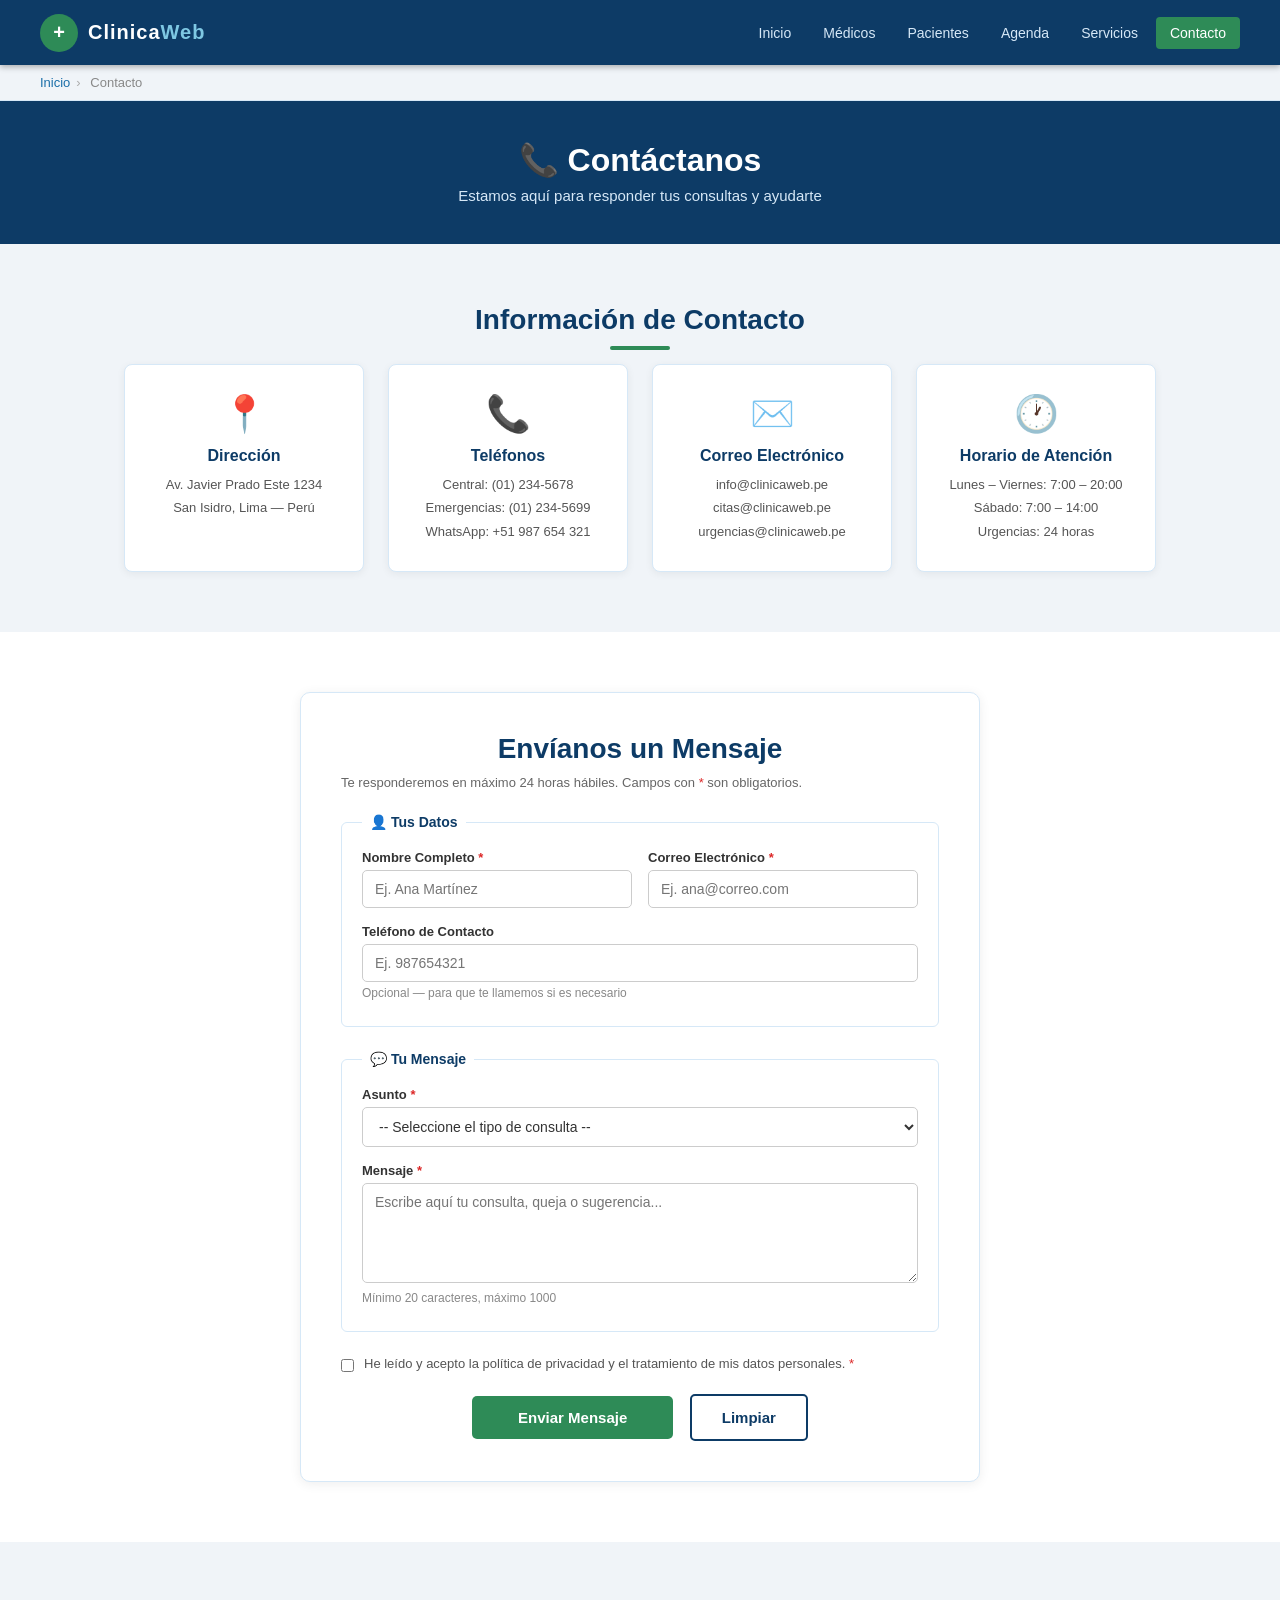
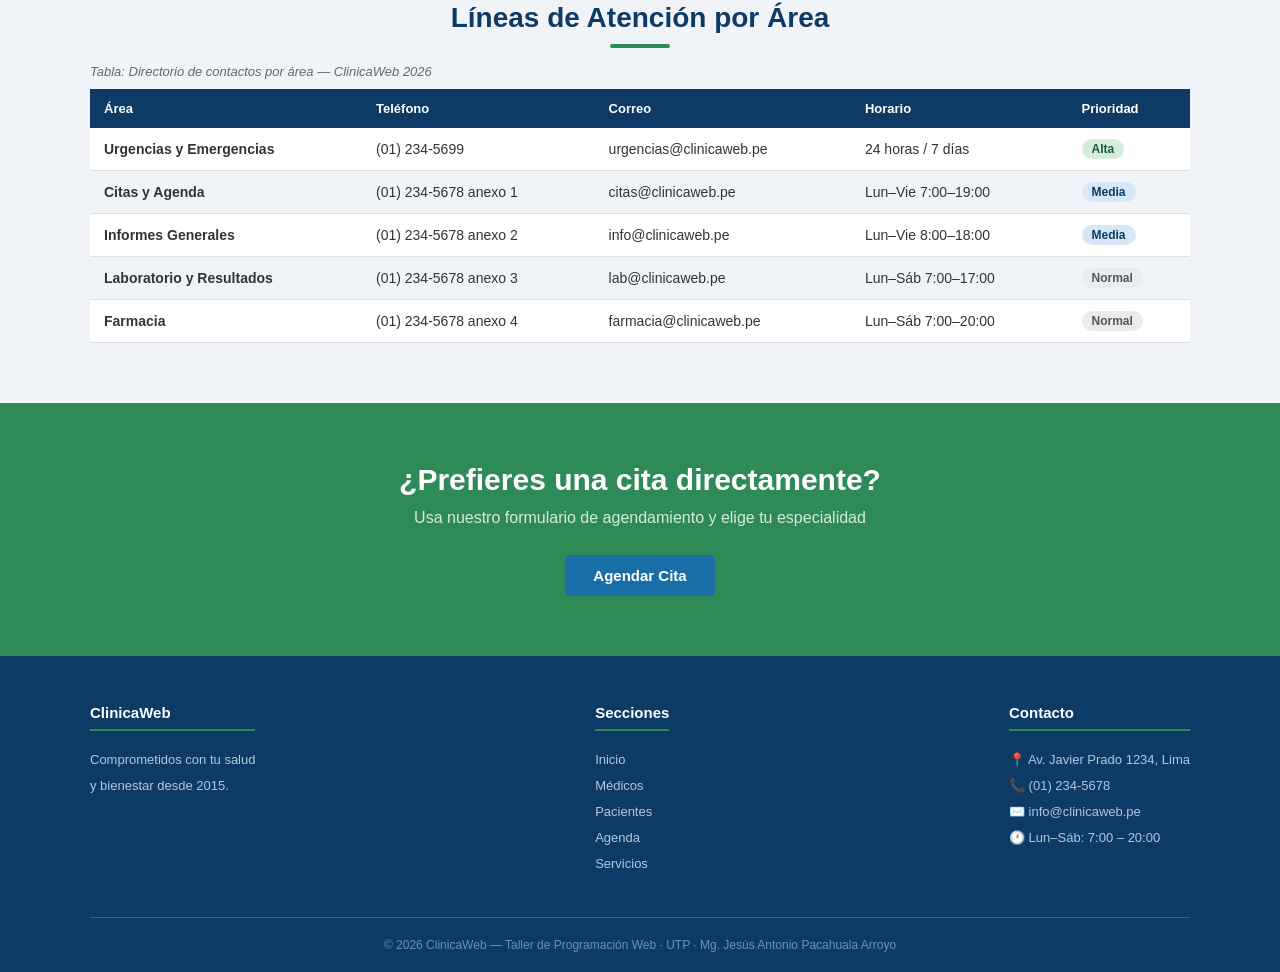
==== contacto/index.html @ d26b9a4e "A" ====
<!DOCTYPE html>
<html lang="es">
<head>
  <meta charset="UTF-8">
  <meta name="viewport" content="width=device-width, initial-scale=1.0">
  <title>ClinicaWeb — Contacto</title>
  <link rel="stylesheet" href="../css/contacto.css">
</head>
<body>

  <header>
    <div class="logo">
      <div class="logo-icono">+</div>
      <span class="logo-texto">Clinica<span>Web</span></span>
    </div>
    <nav>
      <ul>
        <li><a href="../index.html">Inicio</a></li>
        <li><a href="../medicos/index.html">Médicos</a></li>
        <li><a href="../pacientes/registro.html">Pacientes</a></li>
        <li><a href="../agenda/nueva-cita.html">Agenda</a></li>
        <li><a href="../servicios/index.html">Servicios</a></li>
        <li><a href="index.html" class="activo">Contacto</a></li>
      </ul>
    </nav>
  </header>

  <div class="breadcrumb">
    <a href="../index.html">Inicio</a><span>›</span> Contacto
  </div>

  <section class="banner">
    <h1>📞 Contáctanos</h1>
    <p>Estamos aquí para responder tus consultas y ayudarte</p>
  </section>

  <section class="seccion-gris">
    <div class="contenedor">
      <h2>Información de Contacto</h2>
      <div class="linea"></div>
      <div class="cards">
        <div class="card">
          <div class="card-icono">📍</div>
          <h3>Dirección</h3>
          <p>Av. Javier Prado Este 1234<br>San Isidro, Lima — Perú</p>
        </div>
        <div class="card">
          <div class="card-icono">📞</div>
          <h3>Teléfonos</h3>
          <p>Central: (01) 234-5678<br>Emergencias: (01) 234-5699<br>WhatsApp: +51 987 654 321</p>
        </div>
        <div class="card">
          <div class="card-icono">✉️</div>
          <h3>Correo Electrónico</h3>
          <p>info@clinicaweb.pe<br>citas@clinicaweb.pe<br>urgencias@clinicaweb.pe</p>
        </div>
        <div class="card">
          <div class="card-icono">🕐</div>
          <h3>Horario de Atención</h3>
          <p>Lunes – Viernes: 7:00 – 20:00<br>Sábado: 7:00 – 14:00<br>Urgencias: 24 horas</p>
        </div>
      </div>
    </div>
  </section>

  <section class="seccion">
    <div class="form-contenedor">
      <h2 class="form-titulo">Envíanos un Mensaje</h2>
      <p class="form-subtitulo">Te responderemos en máximo 24 horas hábiles. Campos con <span class="requerido">*</span> son obligatorios.</p>

      <form action="#" method="post" novalidate>

        <fieldset>
          <legend>👤 Tus Datos</legend>
          <div class="fila">
            <div class="grupo">
              <label for="nombre">Nombre Completo <span class="requerido">*</span></label>
              <input type="text" id="nombre" name="nombre" placeholder="Ej. Ana Martínez" required minlength="3" maxlength="80">
            </div>
            <div class="grupo">
              <label for="email">Correo Electrónico <span class="requerido">*</span></label>
              <input type="email" id="email" name="email" placeholder="Ej. ana@correo.com" required>
            </div>
          </div>
          <div class="grupo">
            <label for="telefono">Teléfono de Contacto</label>
            <input type="tel" id="telefono" name="telefono" placeholder="Ej. 987654321" pattern="[0-9]{9,15}">
            <p class="grupo-nota">Opcional — para que te llamemos si es necesario</p>
          </div>
        </fieldset>

        <fieldset>
          <legend>💬 Tu Mensaje</legend>
          <div class="grupo">
            <label for="asunto">Asunto <span class="requerido">*</span></label>
            <select id="asunto" name="asunto" required>
              <option value="">-- Seleccione el tipo de consulta --</option>
              <option value="consulta">Consulta general</option>
              <option value="cita">Información sobre citas</option>
              <option value="servicios">Información sobre servicios</option>
              <option value="queja">Queja o reclamo</option>
              <option value="sugerencia">Sugerencia</option>
              <option value="otro">Otro</option>
            </select>
          </div>
          <div class="grupo">
            <label for="mensaje">Mensaje <span class="requerido">*</span></label>
            <textarea id="mensaje" name="mensaje" placeholder="Escribe aquí tu consulta, queja o sugerencia..." required minlength="20" maxlength="1000"></textarea>
            <p class="grupo-nota">Mínimo 20 caracteres, máximo 1000</p>
          </div>
        </fieldset>

        <div class="check-privacidad">
          <input type="checkbox" id="privacidad" name="privacidad" required>
          <label for="privacidad">He leído y acepto la política de privacidad y el tratamiento de mis datos personales. <span class="requerido">*</span></label>
        </div>

        <div class="acciones">
          <button type="submit" class="btn-enviar">Enviar Mensaje</button>
          <button type="reset" class="btn-limpiar">Limpiar</button>
        </div>

      </form>
    </div>
  </section>

  <section class="seccion-gris">
    <div class="contenedor">
      <h2>Líneas de Atención por Área</h2>
      <div class="linea"></div>
      <div class="tabla-wrapper">
        <table>
          <caption>Tabla: Directorio de contactos por área — ClinicaWeb 2026</caption>
          <thead>
            <tr>
              <th scope="col">Área</th>
              <th scope="col">Teléfono</th>
              <th scope="col">Correo</th>
              <th scope="col">Horario</th>
              <th scope="col">Prioridad</th>
            </tr>
          </thead>
          <tbody>
            <tr>
              <td><strong>Urgencias y Emergencias</strong></td>
              <td>(01) 234-5699</td>
              <td>urgencias@clinicaweb.pe</td>
              <td>24 horas / 7 días</td>
              <td><span class="badge badge-verde">Alta</span></td>
            </tr>
            <tr>
              <td><strong>Citas y Agenda</strong></td>
              <td>(01) 234-5678 anexo 1</td>
              <td>citas@clinicaweb.pe</td>
              <td>Lun–Vie 7:00–19:00</td>
              <td><span class="badge badge-azul">Media</span></td>
            </tr>
            <tr>
              <td><strong>Informes Generales</strong></td>
              <td>(01) 234-5678 anexo 2</td>
              <td>info@clinicaweb.pe</td>
              <td>Lun–Vie 8:00–18:00</td>
              <td><span class="badge badge-azul">Media</span></td>
            </tr>
            <tr>
              <td><strong>Laboratorio y Resultados</strong></td>
              <td>(01) 234-5678 anexo 3</td>
              <td>lab@clinicaweb.pe</td>
              <td>Lun–Sáb 7:00–17:00</td>
              <td><span class="badge badge-gris">Normal</span></td>
            </tr>
            <tr>
              <td><strong>Farmacia</strong></td>
              <td>(01) 234-5678 anexo 4</td>
              <td>farmacia@clinicaweb.pe</td>
              <td>Lun–Sáb 7:00–20:00</td>
              <td><span class="badge badge-gris">Normal</span></td>
            </tr>
          </tbody>
        </table>
      </div>
    </div>
  </section>

  <section class="cta">
    <h2>¿Prefieres una cita directamente?</h2>
    <p>Usa nuestro formulario de agendamiento y elige tu especialidad</p>
    <a href="../agenda/nueva-cita.html" class="btn-cta">Agendar Cita</a>
  </section>

  <footer>
    <div class="footer-grid">
      <div class="footer-col">
        <h4>ClinicaWeb</h4>
        <p>Comprometidos con tu salud<br>y bienestar desde 2015.</p>
      </div>
      <div class="footer-col">
        <h4>Secciones</h4>
        <ul>
          <li><a href="../index.html">Inicio</a></li>
          <li><a href="../medicos/index.html">Médicos</a></li>
          <li><a href="../pacientes/registro.html">Pacientes</a></li>
          <li><a href="../agenda/nueva-cita.html">Agenda</a></li>
          <li><a href="../servicios/index.html">Servicios</a></li>
        </ul>
      </div>
      <div class="footer-col">
        <h4>Contacto</h4>
        <p>📍 Av. Javier Prado 1234, Lima<br>📞 (01) 234-5678<br>✉️ info@clinicaweb.pe<br>🕐 Lun–Sáb: 7:00 – 20:00</p>
      </div>
    </div>
    <div class="footer-bottom">
      <p>&copy; 2026 ClinicaWeb — Taller de Programación Web · UTP · Mg. Jesús Antonio Pacahuala Arroyo</p>
    </div>
  </footer>

</body>
</html>
---- css/contacto.css ----
/* ============================================================
   contacto.css — Página de Contacto
   Autor: Italo Johan Barreto Villanueva
   ClinicaWeb · Taller de Programación Web · UTP
   ============================================================ */

/* ── Reset ── */
* { margin: 0; padding: 0; box-sizing: border-box; }

body {
  font-family: Arial, Helvetica, sans-serif;
  font-size: 16px;
  color: #333333;
  background-color: #ffffff;
}

a { color: #1A6EA8; text-decoration: none; }
a:hover { text-decoration: underline; }
ul { list-style: none; }

/* ── Header ── */
header {
  background-color: #0D3B66;
  padding: 0 40px;
  height: 65px;
  display: flex;
  align-items: center;
  justify-content: space-between;
  position: sticky;
  top: 0;
  z-index: 100;
  box-shadow: 0 2px 6px rgba(0,0,0,0.3);
}

.logo { display: flex; align-items: center; gap: 10px; }

.logo-icono {
  width: 38px;
  height: 38px;
  background-color: #2E8B57;
  border-radius: 50%;
  display: flex;
  align-items: center;
  justify-content: center;
  font-size: 20px;
  font-weight: bold;
  color: #ffffff;
}

.logo-texto { color: #ffffff; font-size: 20px; font-weight: bold; letter-spacing: 1px; }
.logo-texto span { color: #7EC8E3; }

nav ul { display: flex; gap: 4px; }

nav ul li a {
  color: #D6E8F7;
  font-size: 14px;
  padding: 8px 14px;
  border-radius: 4px;
  display: block;
}

nav ul li a:hover { background-color: #1A6EA8; color: #ffffff; text-decoration: none; }
nav ul li a.activo { background-color: #2E8B57; color: #ffffff; }

/* ── Breadcrumb ── */
.breadcrumb {
  background-color: #f0f4f8;
  padding: 10px 40px;
  font-size: 13px;
  color: #888888;
  border-bottom: 1px solid #D6E8F7;
}

.breadcrumb a { color: #1A6EA8; }
.breadcrumb span { margin: 0 6px; color: #aaaaaa; }

/* ── Banner ── */
.banner {
  background-color: #0D3B66;
  color: #ffffff;
  text-align: center;
  padding: 40px;
}

.banner h1 { font-size: 32px; margin-bottom: 8px; }
.banner p  { font-size: 15px; color: #D6E8F7; }

/* ── Secciones ── */
.seccion      { padding: 60px 40px; }
.seccion-gris { padding: 60px 40px; background-color: #f0f4f8; }

.seccion h2, .seccion-gris h2 {
  font-size: 28px;
  color: #0D3B66;
  margin-bottom: 10px;
  text-align: center;
}

.linea {
  width: 60px;
  height: 4px;
  background-color: #2E8B57;
  margin: 10px auto 14px auto;
  border-radius: 2px;
}

.subtitulo {
  text-align: center;
  color: #666666;
  font-size: 15px;
  margin-bottom: 36px;
}

.contenedor { max-width: 1100px; margin: 0 auto; }

/* ── Cards de contacto ── */
.cards {
  display: flex;
  flex-wrap: wrap;
  gap: 24px;
  justify-content: center;
}

.card {
  background-color: #ffffff;
  border: 1px solid #D6E8F7;
  border-radius: 8px;
  padding: 28px 22px;
  width: 240px;
  box-shadow: 0 2px 8px rgba(0,0,0,0.06);
  text-align: center;
}

.card:hover { box-shadow: 0 4px 16px rgba(13,59,102,0.12); }
.card-icono { font-size: 36px; margin-bottom: 12px; }
.card h3    { font-size: 16px; color: #0D3B66; margin-bottom: 8px; }
.card p     { font-size: 13px; color: #555555; line-height: 1.8; }

/* ── Formulario ── */
.form-contenedor {
  max-width: 680px;
  margin: 0 auto;
  background-color: #ffffff;
  border: 1px solid #D6E8F7;
  border-radius: 10px;
  padding: 40px;
  box-shadow: 0 2px 12px rgba(0,0,0,0.07);
}

.form-titulo { font-size: 22px; color: #0D3B66; margin-bottom: 6px; }
.form-subtitulo { font-size: 13px; color: #666666; margin-bottom: 24px; }
.requerido { color: #DC2626; }

fieldset {
  border: 1px solid #D6E8F7;
  border-radius: 6px;
  padding: 20px 20px 10px 20px;
  margin-bottom: 24px;
}

legend {
  font-size: 14px;
  font-weight: bold;
  color: #0D3B66;
  padding: 0 8px;
}

.grupo { margin-bottom: 16px; }

.grupo label {
  display: block;
  font-size: 13px;
  font-weight: bold;
  color: #333333;
  margin-bottom: 5px;
}

.grupo input,
.grupo select,
.grupo textarea {
  width: 100%;
  padding: 10px 12px;
  font-size: 14px;
  border: 1px solid #cccccc;
  border-radius: 5px;
  color: #333333;
  background-color: #ffffff;
  font-family: Arial, Helvetica, sans-serif;
}

.grupo input:focus,
.grupo select:focus,
.grupo textarea:focus {
  outline: none;
  border-color: #1A6EA8;
  box-shadow: 0 0 0 3px rgba(26,110,168,0.15);
}

.grupo textarea { resize: vertical; min-height: 100px; }
.grupo-nota { font-size: 12px; color: #888888; margin-top: 4px; }

.fila        { display: flex; gap: 16px; }
.fila .grupo { flex: 1; }

.check-privacidad {
  display: flex;
  align-items: flex-start;
  gap: 10px;
  margin-bottom: 22px;
}

.check-privacidad input[type="checkbox"] { width: auto; margin-top: 3px; }
.check-privacidad label { font-size: 13px; color: #555555; font-weight: normal; }

.acciones { text-align: center; margin-top: 8px; }

.btn-enviar {
  padding: 13px 46px;
  background-color: #2E8B57;
  color: #ffffff;
  border: none;
  border-radius: 5px;
  font-size: 15px;
  font-weight: bold;
  cursor: pointer;
}

.btn-enviar:hover { background-color: #246b44; }

.btn-limpiar {
  padding: 13px 30px;
  background-color: transparent;
  color: #0D3B66;
  border: 2px solid #0D3B66;
  border-radius: 5px;
  font-size: 15px;
  font-weight: bold;
  cursor: pointer;
  margin-left: 12px;
}

.btn-limpiar:hover { background-color: #0D3B66; color: #ffffff; }

/* ── Tabla de directorio ── */
.tabla-wrapper { overflow-x: auto; margin-top: 16px; }

table {
  width: 100%;
  border-collapse: collapse;
  font-size: 14px;
  background-color: #ffffff;
}

table caption {
  font-size: 13px;
  color: #666666;
  margin-bottom: 10px;
  text-align: left;
  font-style: italic;
}

thead { background-color: #0D3B66; color: #ffffff; }

thead th {
  padding: 12px 14px;
  text-align: left;
  font-size: 13px;
}

tbody tr:nth-child(even) { background-color: #f0f4f8; }
tbody tr:hover { background-color: #D6E8F7; }

tbody td {
  padding: 11px 14px;
  border-bottom: 1px solid #e0e0e0;
}

/* ── Badges ── */
.badge {
  display: inline-block;
  padding: 3px 10px;
  border-radius: 12px;
  font-size: 12px;
  font-weight: bold;
}

.badge-verde { background-color: #d4edda; color: #1a5c2e; }
.badge-azul  { background-color: #D6E8F7;  color: #0D3B66; }
.badge-gris  { background-color: #e9ecef;  color: #555555; }

/* ── CTA ── */
.cta {
  background-color: #2E8B57;
  color: #ffffff;
  text-align: center;
  padding: 60px 40px;
}

.cta h2 { font-size: 30px; margin-bottom: 12px; }
.cta p  { font-size: 16px; color: #d4edda; margin-bottom: 28px; }

.btn-cta {
  display: inline-block;
  padding: 12px 28px;
  background-color: #1A6EA8;
  color: #ffffff;
  border-radius: 5px;
  font-size: 15px;
  font-weight: bold;
}

.btn-cta:hover { background-color: #145680; text-decoration: none; color: #ffffff; }

/* ── Footer ── */
footer {
  background-color: #0D3B66;
  color: #D6E8F7;
  padding: 48px 40px 20px 40px;
}

.footer-grid {
  display: flex;
  gap: 40px;
  flex-wrap: wrap;
  justify-content: space-between;
  max-width: 1100px;
  margin: 0 auto 40px auto;
}

.footer-col h4 {
  color: #ffffff;
  font-size: 15px;
  margin-bottom: 16px;
  padding-bottom: 8px;
  border-bottom: 2px solid #2E8B57;
}

.footer-col p, .footer-col li { font-size: 13px; color: #b0c8e0; line-height: 2; }
.footer-col a { color: #b0c8e0; font-size: 13px; }
.footer-col a:hover { color: #ffffff; }

.footer-bottom {
  text-align: center;
  font-size: 12px;
  color: #7090b0;
  padding-top: 20px;
  border-top: 1px solid #1A6EA8;
  max-width: 1100px;
  margin: 0 auto;
}

/* ── Responsive ── */
@media (max-width: 768px) {
  header { flex-direction: column; height: auto; padding: 14px 20px; gap: 10px; }
  nav ul { flex-wrap: wrap; justify-content: center; }
  .fila  { flex-direction: column; gap: 0; }
  .card  { width: 100%; max-width: 320px; }
  .seccion, .seccion-gris { padding: 40px 20px; }
  .form-contenedor { padding: 24px 16px; }
  .footer-grid { flex-direction: column; gap: 28px; }
}
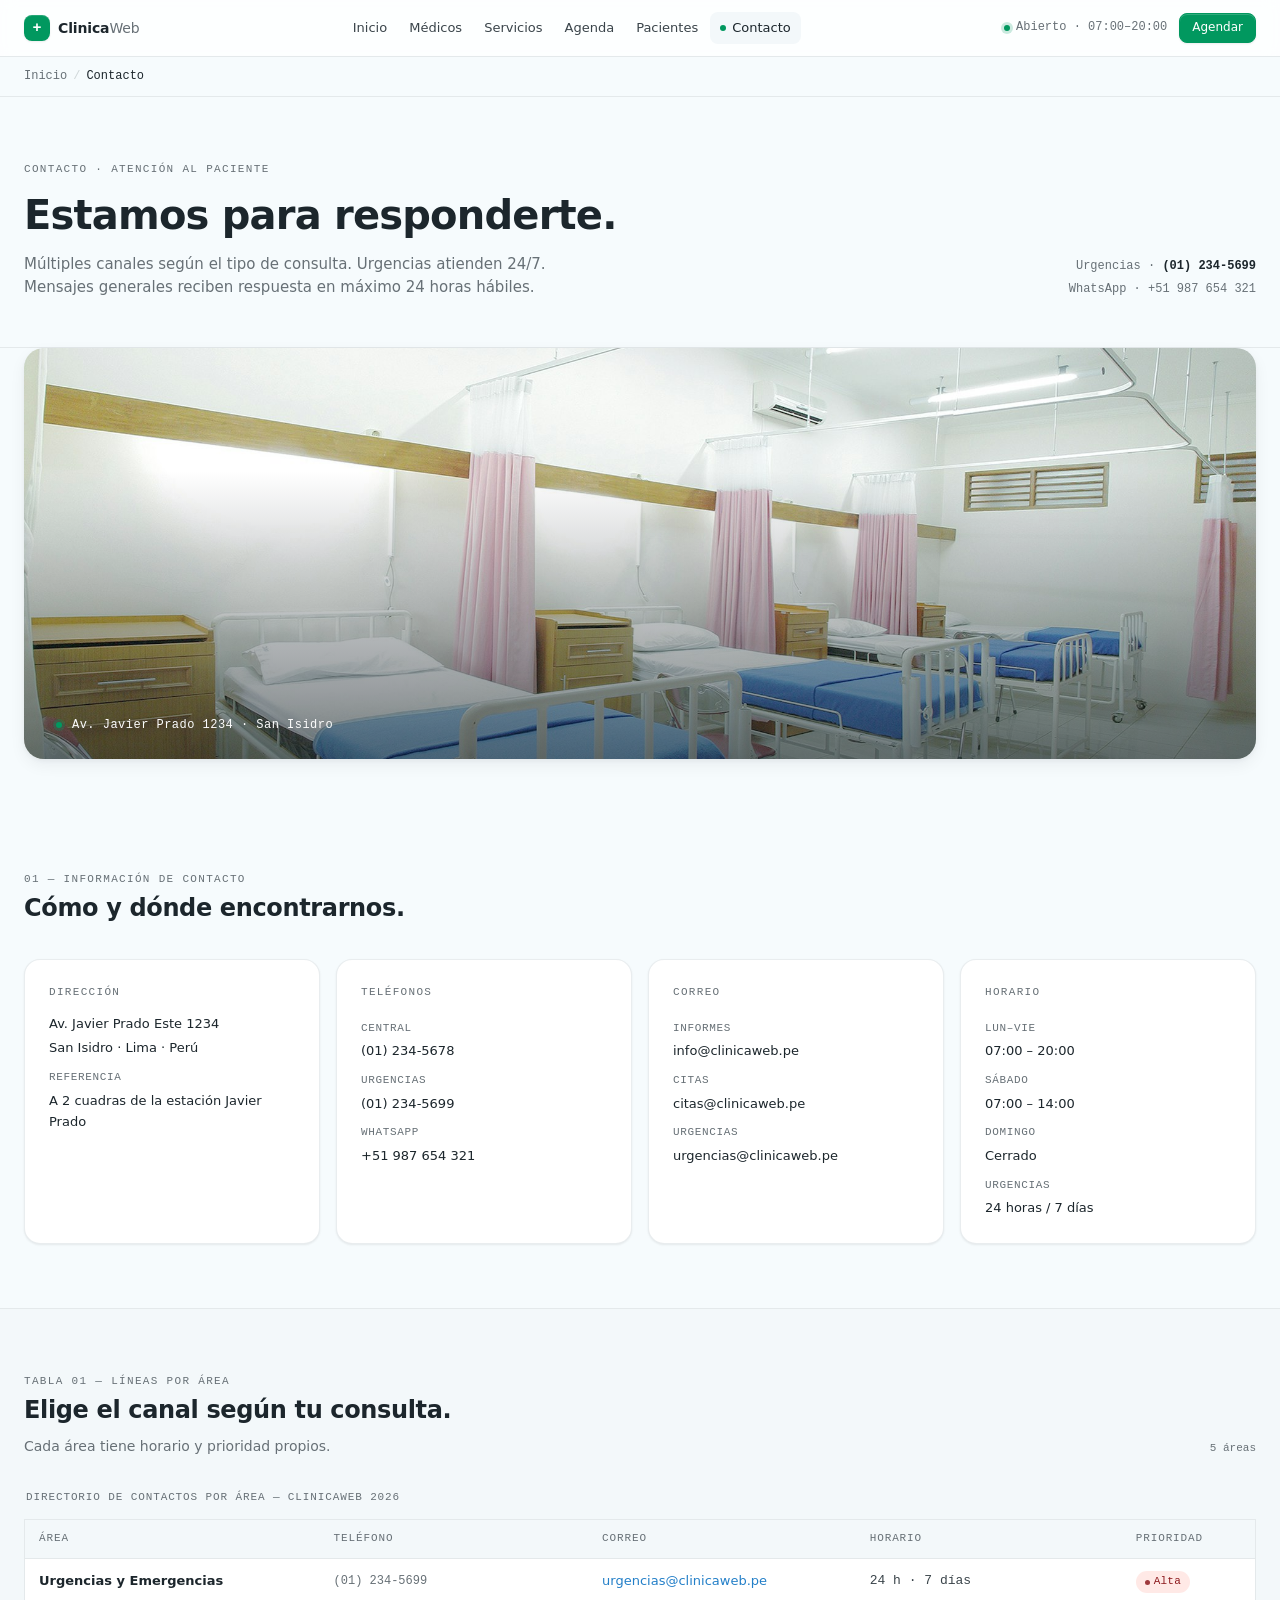
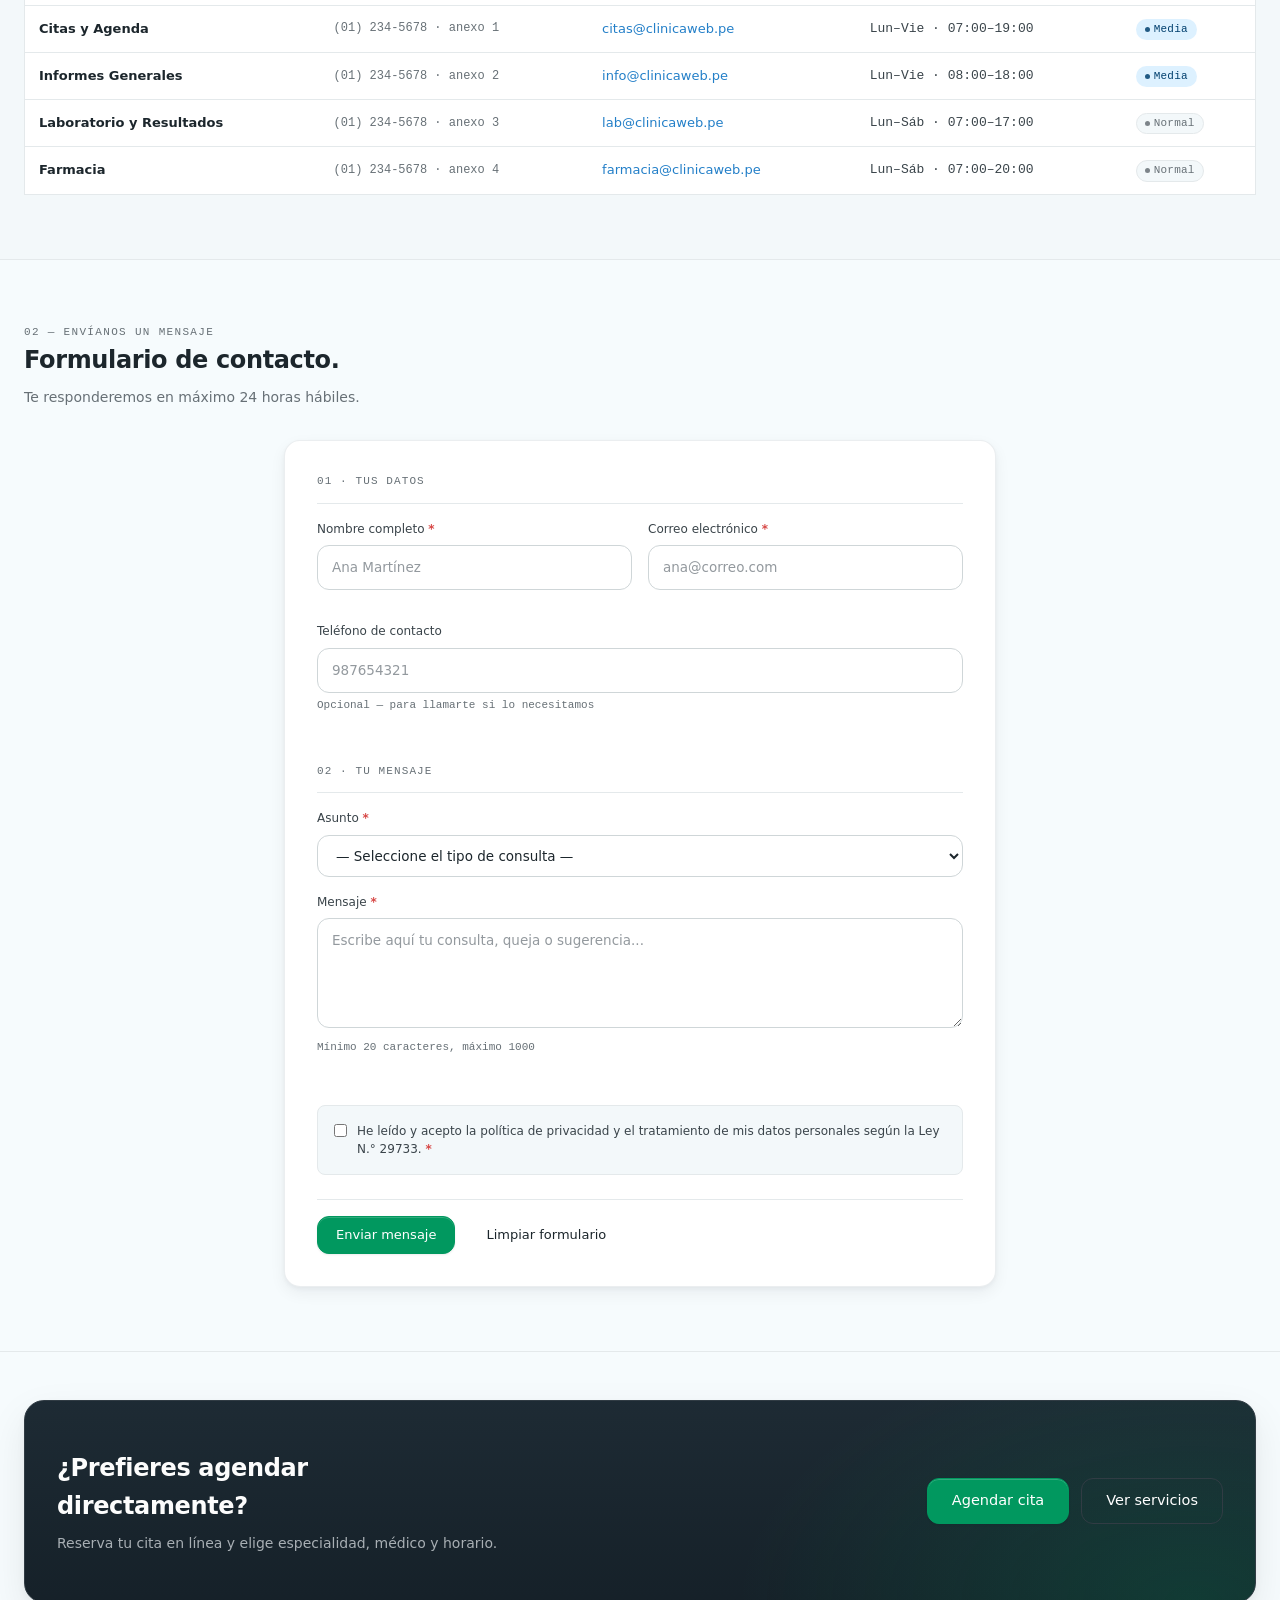
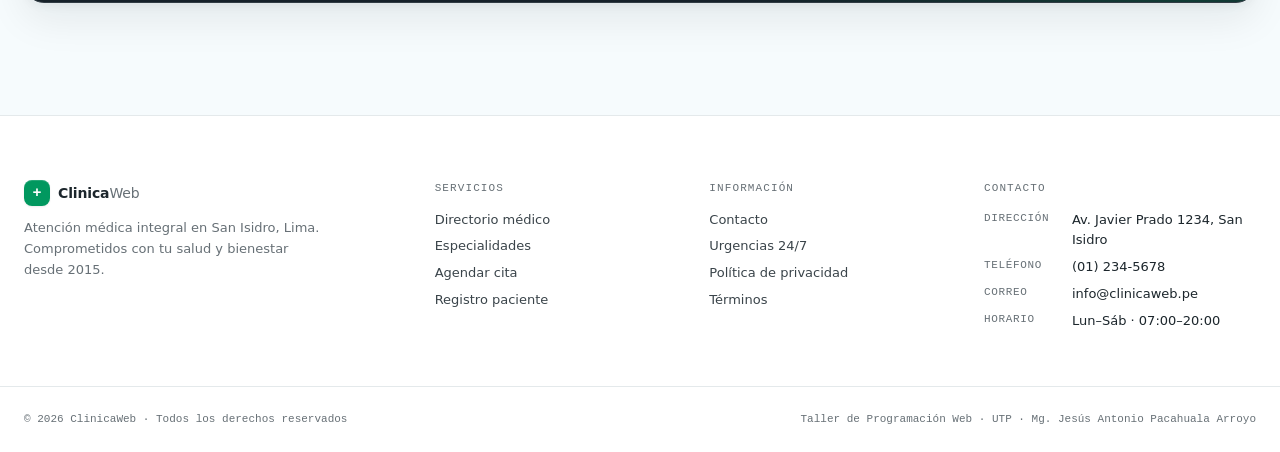
==== commit c07b6d88: "Refactor code structure for improved readability and maintainability" ====
--- a/contacto/index.html
+++ b/contacto/index.html
@@ -3,134 +3,142 @@
 <head>
   <meta charset="UTF-8">
   <meta name="viewport" content="width=device-width, initial-scale=1.0">
+  <meta name="description" content="Contacta a ClinicaWeb: urgencias 24/7, citas, informes generales, laboratorio y farmacia.">
   <title>ClinicaWeb — Contacto</title>
-  <link rel="stylesheet" href="../css/contacto.css">
+  <link rel="stylesheet" href="../css/tokens.css">
 </head>
 <body>
 
-  <header>
-    <div class="logo">
-      <div class="logo-icono">+</div>
-      <span class="logo-texto">Clinica<span>Web</span></span>
-    </div>
-    <nav>
-      <ul>
-        <li><a href="../index.html">Inicio</a></li>
-        <li><a href="../medicos/index.html">Médicos</a></li>
-        <li><a href="../pacientes/registro.html">Pacientes</a></li>
-        <li><a href="../agenda/nueva-cita.html">Agenda</a></li>
-        <li><a href="../servicios/index.html">Servicios</a></li>
-        <li><a href="index.html" class="activo">Contacto</a></li>
-      </ul>
-    </nav>
+  <header class="site-header">
+    <div class="site-header__inner">
+      <a href="../index.html" class="brand" aria-label="ClinicaWeb — Inicio">
+        <span class="brand__mark" aria-hidden="true">+</span>
+        <span class="brand__name">Clinica<em>Web</em></span>
+      </a>
+      <nav class="site-nav" aria-label="Principal">
+        <ul>
+          <li><a href="../index.html">Inicio</a></li>
+          <li><a href="../medicos/index.html">Médicos</a></li>
+          <li><a href="../servicios/index.html">Servicios</a></li>
+          <li><a href="../agenda/nueva-cita.html">Agenda</a></li>
+          <li><a href="../pacientes/registro.html">Pacientes</a></li>
+          <li><a href="index.html" aria-current="page">Contacto</a></li>
+        </ul>
+      </nav>
+      <div class="site-header__right">
+        <span class="site-header__status">
+          <span class="dot" aria-hidden="true"></span>
+          Abierto · 07:00–20:00
+        </span>
+        <a href="../agenda/nueva-cita.html" class="btn btn--primary btn--sm">Agendar</a>
+      </div>
+    </div>
   </header>
 
-  <div class="breadcrumb">
-    <a href="../index.html">Inicio</a><span>›</span> Contacto
-  </div>
-
-  <section class="banner">
-    <h1>📞 Contáctanos</h1>
-    <p>Estamos aquí para responder tus consultas y ayudarte</p>
-  </section>
-
-  <section class="seccion-gris">
-    <div class="contenedor">
-      <h2>Información de Contacto</h2>
-      <div class="linea"></div>
-      <div class="cards">
-        <div class="card">
-          <div class="card-icono">📍</div>
-          <h3>Dirección</h3>
-          <p>Av. Javier Prado Este 1234<br>San Isidro, Lima — Perú</p>
-        </div>
-        <div class="card">
-          <div class="card-icono">📞</div>
-          <h3>Teléfonos</h3>
-          <p>Central: (01) 234-5678<br>Emergencias: (01) 234-5699<br>WhatsApp: +51 987 654 321</p>
-        </div>
-        <div class="card">
-          <div class="card-icono">✉️</div>
-          <h3>Correo Electrónico</h3>
-          <p>info@clinicaweb.pe<br>citas@clinicaweb.pe<br>urgencias@clinicaweb.pe</p>
-        </div>
-        <div class="card">
-          <div class="card-icono">🕐</div>
-          <h3>Horario de Atención</h3>
-          <p>Lunes – Viernes: 7:00 – 20:00<br>Sábado: 7:00 – 14:00<br>Urgencias: 24 horas</p>
-        </div>
-      </div>
-    </div>
-  </section>
-
-  <section class="seccion">
-    <div class="form-contenedor">
-      <h2 class="form-titulo">Envíanos un Mensaje</h2>
-      <p class="form-subtitulo">Te responderemos en máximo 24 horas hábiles. Campos con <span class="requerido">*</span> son obligatorios.</p>
-
-      <form action="#" method="post" novalidate>
-
-        <fieldset>
-          <legend>👤 Tus Datos</legend>
-          <div class="fila">
-            <div class="grupo">
-              <label for="nombre">Nombre Completo <span class="requerido">*</span></label>
-              <input type="text" id="nombre" name="nombre" placeholder="Ej. Ana Martínez" required minlength="3" maxlength="80">
-            </div>
-            <div class="grupo">
-              <label for="email">Correo Electrónico <span class="requerido">*</span></label>
-              <input type="email" id="email" name="email" placeholder="Ej. ana@correo.com" required>
-            </div>
+  <nav class="breadcrumb" aria-label="Migas de pan">
+    <div class="breadcrumb__inner">
+      <a href="../index.html">Inicio</a>
+      <span class="breadcrumb__sep">/</span>
+      <span aria-current="page">Contacto</span>
+    </div>
+  </nav>
+
+  <main>
+
+    <section class="page-intro">
+      <div class="page-intro__inner">
+        <div>
+          <div class="kicker page-intro__kicker">Contacto · Atención al paciente</div>
+          <h1>Estamos para responderte.</h1>
+          <p class="page-intro__lead">
+            Múltiples canales según el tipo de consulta. Urgencias atienden 24/7. Mensajes generales reciben respuesta en máximo 24 horas hábiles.
+          </p>
+        </div>
+        <div class="page-intro__meta">
+          <div>Urgencias · <strong>(01) 234-5699</strong></div>
+          <div>WhatsApp · +51 987 654 321</div>
+        </div>
+      </div>
+    </section>
+
+    <div class="banner-media" aria-hidden="true">
+      <div class="banner-media__inner">
+        <img src="../assets/img/edificio.jpg"
+             alt="Edificio de la clínica en San Isidro">
+        <div class="banner-media__overlay"></div>
+        <div class="banner-media__caption">
+          <span class="dot" aria-hidden="true"></span>
+          Av. Javier Prado 1234 · San Isidro
+        </div>
+      </div>
+    </div>
+
+    <!-- INFO BLOCKS -->
+    <section class="section">
+      <div class="section__head">
+        <div>
+          <div class="kicker">01 — Información de contacto</div>
+          <h2>Cómo y dónde encontrarnos.</h2>
+        </div>
+      </div>
+
+      <div class="grid grid--4 grid--bordered">
+
+        <article class="tile">
+          <div class="kicker">Dirección</div>
+          <div class="tile__list">
+            <span class="val">Av. Javier Prado Este 1234</span>
+            <span class="val">San Isidro · Lima · Perú</span>
+            <span class="lab">Referencia</span>
+            <span class="val">A 2 cuadras de la estación Javier Prado</span>
           </div>
-          <div class="grupo">
-            <label for="telefono">Teléfono de Contacto</label>
-            <input type="tel" id="telefono" name="telefono" placeholder="Ej. 987654321" pattern="[0-9]{9,15}">
-            <p class="grupo-nota">Opcional — para que te llamemos si es necesario</p>
+        </article>
+
+        <article class="tile">
+          <div class="kicker">Teléfonos</div>
+          <div class="tile__list">
+            <span class="lab">Central</span><span class="val">(01) 234-5678</span>
+            <span class="lab">Urgencias</span><span class="val">(01) 234-5699</span>
+            <span class="lab">WhatsApp</span><span class="val">+51 987 654 321</span>
           </div>
-        </fieldset>
-
-        <fieldset>
-          <legend>💬 Tu Mensaje</legend>
-          <div class="grupo">
-            <label for="asunto">Asunto <span class="requerido">*</span></label>
-            <select id="asunto" name="asunto" required>
-              <option value="">-- Seleccione el tipo de consulta --</option>
-              <option value="consulta">Consulta general</option>
-              <option value="cita">Información sobre citas</option>
-              <option value="servicios">Información sobre servicios</option>
-              <option value="queja">Queja o reclamo</option>
-              <option value="sugerencia">Sugerencia</option>
-              <option value="otro">Otro</option>
-            </select>
+        </article>
+
+        <article class="tile">
+          <div class="kicker">Correo</div>
+          <div class="tile__list">
+            <span class="lab">Informes</span><span class="val"><a href="mailto:info@clinicaweb.pe">info@clinicaweb.pe</a></span>
+            <span class="lab">Citas</span><span class="val"><a href="mailto:citas@clinicaweb.pe">citas@clinicaweb.pe</a></span>
+            <span class="lab">Urgencias</span><span class="val"><a href="mailto:urgencias@clinicaweb.pe">urgencias@clinicaweb.pe</a></span>
           </div>
-          <div class="grupo">
-            <label for="mensaje">Mensaje <span class="requerido">*</span></label>
-            <textarea id="mensaje" name="mensaje" placeholder="Escribe aquí tu consulta, queja o sugerencia..." required minlength="20" maxlength="1000"></textarea>
-            <p class="grupo-nota">Mínimo 20 caracteres, máximo 1000</p>
+        </article>
+
+        <article class="tile">
+          <div class="kicker">Horario</div>
+          <div class="tile__list">
+            <span class="lab">Lun–Vie</span><span class="val">07:00 – 20:00</span>
+            <span class="lab">Sábado</span><span class="val">07:00 – 14:00</span>
+            <span class="lab">Domingo</span><span class="val">Cerrado</span>
+            <span class="lab">Urgencias</span><span class="val">24 horas / 7 días</span>
           </div>
-        </fieldset>
-
-        <div class="check-privacidad">
-          <input type="checkbox" id="privacidad" name="privacidad" required>
-          <label for="privacidad">He leído y acepto la política de privacidad y el tratamiento de mis datos personales. <span class="requerido">*</span></label>
-        </div>
-
-        <div class="acciones">
-          <button type="submit" class="btn-enviar">Enviar Mensaje</button>
-          <button type="reset" class="btn-limpiar">Limpiar</button>
-        </div>
-
-      </form>
-    </div>
-  </section>
-
-  <section class="seccion-gris">
-    <div class="contenedor">
-      <h2>Líneas de Atención por Área</h2>
-      <div class="linea"></div>
-      <div class="tabla-wrapper">
-        <table>
-          <caption>Tabla: Directorio de contactos por área — ClinicaWeb 2026</caption>
+        </article>
+
+      </div>
+    </section>
+
+    <!-- LÍNEAS DE ATENCIÓN -->
+    <section class="section section--alt">
+      <div class="section__head">
+        <div>
+          <div class="kicker">Tabla 01 — Líneas por área</div>
+          <h2>Elige el canal según tu consulta.</h2>
+          <p class="section__lead">Cada área tiene horario y prioridad propios.</p>
+        </div>
+        <div class="section__meta">5 áreas</div>
+      </div>
+
+      <div class="table-wrap table-wrap--scroll">
+        <table class="data-table">
+          <caption>Directorio de contactos por área — ClinicaWeb 2026</caption>
           <thead>
             <tr>
               <th scope="col">Área</th>
@@ -143,74 +151,168 @@
           <tbody>
             <tr>
               <td><strong>Urgencias y Emergencias</strong></td>
-              <td>(01) 234-5699</td>
-              <td>urgencias@clinicaweb.pe</td>
-              <td>24 horas / 7 días</td>
-              <td><span class="badge badge-verde">Alta</span></td>
+              <td class="cmp">(01) 234-5699</td>
+              <td><a href="mailto:urgencias@clinicaweb.pe">urgencias@clinicaweb.pe</a></td>
+              <td class="time">24 h · 7 días</td>
+              <td><span class="badge badge--danger">Alta</span></td>
             </tr>
             <tr>
               <td><strong>Citas y Agenda</strong></td>
-              <td>(01) 234-5678 anexo 1</td>
-              <td>citas@clinicaweb.pe</td>
-              <td>Lun–Vie 7:00–19:00</td>
-              <td><span class="badge badge-azul">Media</span></td>
+              <td class="cmp">(01) 234-5678 · anexo 1</td>
+              <td><a href="mailto:citas@clinicaweb.pe">citas@clinicaweb.pe</a></td>
+              <td class="time">Lun–Vie · 07:00–19:00</td>
+              <td><span class="badge badge--info">Media</span></td>
             </tr>
             <tr>
               <td><strong>Informes Generales</strong></td>
-              <td>(01) 234-5678 anexo 2</td>
-              <td>info@clinicaweb.pe</td>
-              <td>Lun–Vie 8:00–18:00</td>
-              <td><span class="badge badge-azul">Media</span></td>
+              <td class="cmp">(01) 234-5678 · anexo 2</td>
+              <td><a href="mailto:info@clinicaweb.pe">info@clinicaweb.pe</a></td>
+              <td class="time">Lun–Vie · 08:00–18:00</td>
+              <td><span class="badge badge--info">Media</span></td>
             </tr>
             <tr>
               <td><strong>Laboratorio y Resultados</strong></td>
-              <td>(01) 234-5678 anexo 3</td>
-              <td>lab@clinicaweb.pe</td>
-              <td>Lun–Sáb 7:00–17:00</td>
-              <td><span class="badge badge-gris">Normal</span></td>
+              <td class="cmp">(01) 234-5678 · anexo 3</td>
+              <td><a href="mailto:lab@clinicaweb.pe">lab@clinicaweb.pe</a></td>
+              <td class="time">Lun–Sáb · 07:00–17:00</td>
+              <td><span class="badge badge--muted">Normal</span></td>
             </tr>
             <tr>
               <td><strong>Farmacia</strong></td>
-              <td>(01) 234-5678 anexo 4</td>
-              <td>farmacia@clinicaweb.pe</td>
-              <td>Lun–Sáb 7:00–20:00</td>
-              <td><span class="badge badge-gris">Normal</span></td>
+              <td class="cmp">(01) 234-5678 · anexo 4</td>
+              <td><a href="mailto:farmacia@clinicaweb.pe">farmacia@clinicaweb.pe</a></td>
+              <td class="time">Lun–Sáb · 07:00–20:00</td>
+              <td><span class="badge badge--muted">Normal</span></td>
             </tr>
           </tbody>
         </table>
       </div>
-    </div>
-  </section>
-
-  <section class="cta">
-    <h2>¿Prefieres una cita directamente?</h2>
-    <p>Usa nuestro formulario de agendamiento y elige tu especialidad</p>
-    <a href="../agenda/nueva-cita.html" class="btn-cta">Agendar Cita</a>
-  </section>
-
-  <footer>
-    <div class="footer-grid">
-      <div class="footer-col">
-        <h4>ClinicaWeb</h4>
-        <p>Comprometidos con tu salud<br>y bienestar desde 2015.</p>
-      </div>
-      <div class="footer-col">
-        <h4>Secciones</h4>
+    </section>
+
+    <!-- FORM CONTACTO -->
+    <section class="section">
+      <div class="section__head">
+        <div>
+          <div class="kicker">02 — Envíanos un mensaje</div>
+          <h2>Formulario de contacto.</h2>
+          <p class="section__lead">Te responderemos en máximo 24 horas hábiles.</p>
+        </div>
+      </div>
+
+      <div class="form-shell">
+        <div class="form-card">
+
+          <form action="#" method="post" novalidate>
+
+            <fieldset class="form-fieldset">
+              <legend>01 · Tus datos</legend>
+              <div class="form-row">
+                <div class="field">
+                  <label for="nombre">Nombre completo <span class="req">*</span></label>
+                  <input type="text" id="nombre" name="nombre" placeholder="Ana Martínez" required minlength="3" maxlength="80">
+                </div>
+                <div class="field">
+                  <label for="email">Correo electrónico <span class="req">*</span></label>
+                  <input type="email" id="email" name="email" placeholder="ana@correo.com" required>
+                </div>
+              </div>
+              <div class="field">
+                <label for="telefono">Teléfono de contacto</label>
+                <input type="tel" id="telefono" name="telefono" placeholder="987654321" pattern="[0-9]{9,15}">
+                <p class="field__hint">Opcional — para llamarte si lo necesitamos</p>
+              </div>
+            </fieldset>
+
+            <fieldset class="form-fieldset">
+              <legend>02 · Tu mensaje</legend>
+              <div class="field">
+                <label for="asunto">Asunto <span class="req">*</span></label>
+                <select id="asunto" name="asunto" required>
+                  <option value="">— Seleccione el tipo de consulta —</option>
+                  <option value="consulta">Consulta general</option>
+                  <option value="cita">Información sobre citas</option>
+                  <option value="servicios">Información sobre servicios</option>
+                  <option value="queja">Queja o reclamo</option>
+                  <option value="sugerencia">Sugerencia</option>
+                  <option value="otro">Otro</option>
+                </select>
+              </div>
+              <div class="field">
+                <label for="mensaje">Mensaje <span class="req">*</span></label>
+                <textarea id="mensaje" name="mensaje" placeholder="Escribe aquí tu consulta, queja o sugerencia..." required minlength="20" maxlength="1000"></textarea>
+                <p class="field__hint">Mínimo 20 caracteres, máximo 1000</p>
+              </div>
+            </fieldset>
+
+            <div class="consent">
+              <input type="checkbox" id="privacidad" name="privacidad" required>
+              <label for="privacidad">He leído y acepto la política de privacidad y el tratamiento de mis datos personales según la Ley N.° 29733. <span class="req">*</span></label>
+            </div>
+
+            <div class="form-actions">
+              <button type="submit" class="btn btn--primary">Enviar mensaje</button>
+              <button type="reset" class="btn btn--ghost">Limpiar formulario</button>
+            </div>
+
+          </form>
+        </div>
+      </div>
+    </section>
+
+    <!-- CTA -->
+    <section class="cta-strip">
+      <div class="cta-strip__inner">
+        <div>
+          <h2>¿Prefieres agendar directamente?</h2>
+          <p>Reserva tu cita en línea y elige especialidad, médico y horario.</p>
+        </div>
+        <div style="display:flex;gap:12px;flex-wrap:wrap;">
+          <a href="../agenda/nueva-cita.html" class="btn btn--primary btn--lg">Agendar cita</a>
+          <a href="../servicios/index.html" class="btn btn--secondary btn--lg">Ver servicios</a>
+        </div>
+      </div>
+    </section>
+
+  </main>
+
+  <footer class="site-footer">
+    <div class="site-footer__grid">
+      <div class="site-footer__brand">
+        <a href="../index.html" class="brand">
+          <span class="brand__mark" aria-hidden="true">+</span>
+          <span class="brand__name">Clinica<em>Web</em></span>
+        </a>
+        <p>Atención médica integral en San Isidro, Lima. Comprometidos con tu salud y bienestar desde 2015.</p>
+      </div>
+      <div class="site-footer__col">
+        <h4>Servicios</h4>
         <ul>
-          <li><a href="../index.html">Inicio</a></li>
-          <li><a href="../medicos/index.html">Médicos</a></li>
-          <li><a href="../pacientes/registro.html">Pacientes</a></li>
-          <li><a href="../agenda/nueva-cita.html">Agenda</a></li>
-          <li><a href="../servicios/index.html">Servicios</a></li>
+          <li><a href="../medicos/index.html">Directorio médico</a></li>
+          <li><a href="../servicios/index.html">Especialidades</a></li>
+          <li><a href="../agenda/nueva-cita.html">Agendar cita</a></li>
+          <li><a href="../pacientes/registro.html">Registro paciente</a></li>
         </ul>
       </div>
-      <div class="footer-col">
+      <div class="site-footer__col">
+        <h4>Información</h4>
+        <ul>
+          <li><a href="index.html">Contacto</a></li>
+          <li><a href="index.html">Urgencias 24/7</a></li>
+          <li><a href="#">Política de privacidad</a></li>
+          <li><a href="#">Términos</a></li>
+        </ul>
+      </div>
+      <div class="site-footer__col site-footer__contact">
         <h4>Contacto</h4>
-        <p>📍 Av. Javier Prado 1234, Lima<br>📞 (01) 234-5678<br>✉️ info@clinicaweb.pe<br>🕐 Lun–Sáb: 7:00 – 20:00</p>
-      </div>
-    </div>
-    <div class="footer-bottom">
-      <p>&copy; 2026 ClinicaWeb — Taller de Programación Web · UTP · Mg. Jesús Antonio Pacahuala Arroyo</p>
+        <div class="row"><span class="lab">Dirección</span><span class="val">Av. Javier Prado 1234, San Isidro</span></div>
+        <div class="row"><span class="lab">Teléfono</span><span class="val">(01) 234-5678</span></div>
+        <div class="row"><span class="lab">Correo</span><span class="val">info@clinicaweb.pe</span></div>
+        <div class="row"><span class="lab">Horario</span><span class="val">Lun–Sáb · 07:00–20:00</span></div>
+      </div>
+    </div>
+    <div class="site-footer__bottom">
+      <span>© 2026 ClinicaWeb · Todos los derechos reservados</span>
+      <span>Taller de Programación Web · UTP · Mg. Jesús Antonio Pacahuala Arroyo</span>
     </div>
   </footer>
 
--- a/css/tokens.css
+++ b/css/tokens.css
@@ -0,0 +1,1275 @@
+/* ============================================================
+   ClinicaWeb — Design System (tech-utility / clinical)
+   Single source of truth — all pages import this file first.
+   Direction: tech-utility, accent verde clínico + azul info
+   ============================================================ */
+
+/* ── Reset ── */
+*,
+*::before,
+*::after { box-sizing: border-box; }
+
+* { margin: 0; padding: 0; }
+
+html { -webkit-text-size-adjust: 100%; }
+
+body {
+  font-family: var(--font-sans);
+  font-size: 14.5px;
+  line-height: 1.6;
+  color: var(--fg);
+  background-color: var(--bg);
+  font-feature-settings: "ss01", "cv11";
+  -webkit-font-smoothing: antialiased;
+  text-rendering: optimizeLegibility;
+}
+
+img, svg { display: block; max-width: 100%; }
+ul, ol { list-style: none; }
+a { color: var(--info); text-decoration: none; }
+a:hover { text-decoration: underline; text-underline-offset: 2px; }
+button, input, select, textarea { font: inherit; color: inherit; }
+
+/* ── Tokens ── */
+:root {
+  /* Color — softened, slight warm-cool blend */
+  --bg:           oklch(98.6% 0.006 220);
+  --surface:      oklch(100% 0 0);
+  --surface-2:    oklch(97.5% 0.006 220);
+  --surface-3:    oklch(95.5% 0.008 220);
+  --fg:           oklch(26% 0.018 235);
+  --fg-soft:      oklch(38% 0.016 235);
+  --muted:        oklch(54% 0.015 235);
+  --muted-soft:   oklch(68% 0.01 235);
+  --border:       oklch(93% 0.006 220);
+  --border-strong:oklch(87% 0.008 220);
+
+  --accent:       oklch(60% 0.14 158);  /* verde clínico, un toque más suave */
+  --accent-soft:  oklch(95% 0.04 158);
+  --accent-strong:oklch(50% 0.14 158);
+  --accent-ink:   oklch(34% 0.09 158);
+
+  --info:         oklch(58% 0.14 248);  /* azul info, menos saturado */
+  --info-soft:    oklch(95% 0.035 248);
+  --info-ink:     oklch(36% 0.1 248);
+
+  --warn:         oklch(74% 0.13 75);
+  --warn-soft:    oklch(96% 0.045 75);
+  --warn-ink:     oklch(44% 0.1 65);
+
+  --danger:       oklch(60% 0.18 25);
+  --danger-soft:  oklch(96% 0.035 25);
+  --danger-ink:   oklch(42% 0.15 25);
+
+  /* Type */
+  --font-sans: -apple-system, BlinkMacSystemFont, 'Inter', 'Segoe UI', Roboto, system-ui, sans-serif;
+  --font-mono: 'JetBrains Mono', 'IBM Plex Mono', ui-monospace, 'SFMono-Regular', Menlo, Consolas, monospace;
+
+  /* Spacing */
+  --s-1: 4px;  --s-2: 8px;  --s-3: 12px;
+  --s-4: 16px; --s-5: 24px; --s-6: 32px;
+  --s-7: 48px; --s-8: 64px; --s-9: 96px;
+
+  /* Radii — softer */
+  --r-1: 4px; --r-2: 8px; --r-3: 12px; --r-4: 16px; --r-5: 20px;
+
+  /* Layout */
+  --container:        1200px;
+  --container-narrow: 760px;
+  --container-wide:   1320px;
+
+  /* Borders */
+  --hairline: 1px solid var(--border);
+
+  /* Shadows — soft, layered */
+  --shadow-1: 0 1px 2px oklch(20% 0.02 235 / 0.04),
+              0 1px 3px oklch(20% 0.02 235 / 0.04);
+  --shadow-2: 0 2px 4px oklch(20% 0.02 235 / 0.04),
+              0 6px 16px oklch(20% 0.02 235 / 0.06);
+  --shadow-3: 0 4px 8px oklch(20% 0.02 235 / 0.04),
+              0 16px 40px oklch(20% 0.02 235 / 0.08);
+  --shadow-glow-accent: 0 8px 24px oklch(50% 0.14 158 / 0.18);
+}
+
+/* ── Type utility ── */
+.mono { font-family: var(--font-mono); }
+.num  { font-variant-numeric: tabular-nums; font-feature-settings: "tnum"; }
+.kicker {
+  font-family: var(--font-mono);
+  font-size: 11px;
+  text-transform: uppercase;
+  letter-spacing: 0.12em;
+  color: var(--muted);
+  font-weight: 500;
+}
+
+/* ── Container ── */
+.container       { max-width: var(--container);        margin: 0 auto; padding: 0 var(--s-5); }
+.container-narrow{ max-width: var(--container-narrow); margin: 0 auto; padding: 0 var(--s-5); }
+.container-wide  { max-width: var(--container-wide);   margin: 0 auto; padding: 0 var(--s-5); }
+
+/* ============================================================
+   HEADER
+   ============================================================ */
+.site-header {
+  position: sticky; top: 0; z-index: 100;
+  background: color-mix(in oklch, var(--surface) 80%, transparent);
+  backdrop-filter: saturate(180%) blur(8px);
+  -webkit-backdrop-filter: saturate(180%) blur(8px);
+  border-bottom: var(--hairline);
+}
+.site-header__inner {
+  max-width: var(--container-wide);
+  margin: 0 auto;
+  padding: 0 var(--s-5);
+  height: 56px;
+  display: flex; align-items: center; justify-content: space-between;
+  gap: var(--s-5);
+}
+
+/* Logo */
+.brand { display: flex; align-items: center; gap: var(--s-2); }
+.brand__mark {
+  width: 26px; height: 26px;
+  display: grid; place-items: center;
+  background: var(--accent);
+  color: var(--surface);
+  font-family: var(--font-mono);
+  font-weight: 700;
+  font-size: 15px;
+  line-height: 1;
+  border-radius: var(--r-2);
+  box-shadow: 0 1px 2px oklch(20% 0.02 235 / 0.08),
+              inset 0 1px 0 oklch(100% 0 0 / 0.15);
+}
+.brand__name {
+  font-size: 14px;
+  font-weight: 600;
+  letter-spacing: -0.01em;
+  color: var(--fg);
+}
+.brand__name em { font-style: normal; color: var(--muted); font-weight: 500; }
+
+/* Nav */
+.site-nav ul { display: flex; gap: 2px; align-items: center; }
+.site-nav a {
+  display: inline-block;
+  padding: 6px 10px;
+  font-size: 13px;
+  font-weight: 500;
+  color: var(--fg-soft);
+  border-radius: var(--r-2);
+  transition: background-color .15s, color .15s;
+}
+.site-nav a:hover {
+  background: var(--surface-2);
+  color: var(--fg);
+  text-decoration: none;
+}
+.site-nav a[aria-current="page"] {
+  color: var(--fg);
+  background: var(--surface-2);
+}
+.site-nav a[aria-current="page"]::before {
+  content: "";
+  display: inline-block;
+  width: 6px; height: 6px;
+  background: var(--accent);
+  border-radius: 50%;
+  margin-right: 6px;
+  vertical-align: 1px;
+}
+
+/* Header right block */
+.site-header__right {
+  display: flex; align-items: center; gap: var(--s-3);
+}
+.site-header__status {
+  display: inline-flex; align-items: center; gap: 6px;
+  font-size: 12px;
+  font-family: var(--font-mono);
+  color: var(--muted);
+}
+.site-header__status .dot {
+  width: 6px; height: 6px;
+  background: var(--accent);
+  border-radius: 50%;
+  box-shadow: 0 0 0 3px color-mix(in oklch, var(--accent) 20%, transparent);
+}
+
+/* ============================================================
+   BREADCRUMB
+   ============================================================ */
+.breadcrumb {
+  border-bottom: var(--hairline);
+  background: var(--bg);
+}
+.breadcrumb__inner {
+  max-width: var(--container-wide);
+  margin: 0 auto;
+  padding: 10px var(--s-5);
+  font-size: 12px;
+  font-family: var(--font-mono);
+  color: var(--muted);
+  display: flex; align-items: center; gap: 6px;
+}
+.breadcrumb a { color: var(--muted); }
+.breadcrumb a:hover { color: var(--fg); text-decoration: none; }
+.breadcrumb__sep { color: var(--border-strong); }
+.breadcrumb [aria-current="page"] { color: var(--fg); }
+
+/* ============================================================
+   PAGE INTRO / BANNER
+   ============================================================ */
+.page-intro {
+  padding: var(--s-8) 0 var(--s-7);
+  border-bottom: var(--hairline);
+}
+.page-intro__inner {
+  max-width: var(--container-wide);
+  margin: 0 auto;
+  padding: 0 var(--s-5);
+  display: grid; grid-template-columns: 1fr auto; gap: var(--s-7);
+  align-items: end;
+}
+.page-intro__kicker { margin-bottom: 14px; }
+.page-intro h1 {
+  font-size: clamp(28px, 4vw, 40px);
+  line-height: 1.1;
+  letter-spacing: -0.02em;
+  font-weight: 600;
+  color: var(--fg);
+  max-width: 720px;
+}
+.page-intro__lead {
+  margin-top: var(--s-4);
+  font-size: 15px;
+  color: var(--muted);
+  max-width: 560px;
+  line-height: 1.55;
+}
+.page-intro__meta {
+  font-family: var(--font-mono);
+  font-size: 12px;
+  color: var(--muted);
+  text-align: right;
+  display: grid; gap: 4px;
+}
+.page-intro__meta strong { color: var(--fg); font-weight: 600; }
+
+/* ============================================================
+   HERO (home only)
+   ============================================================ */
+.hero {
+  padding: var(--s-9) 0 var(--s-8);
+  border-bottom: var(--hairline);
+  background:
+    radial-gradient(900px 460px at 12% -10%, color-mix(in oklch, var(--accent) 9%, transparent) 0%, transparent 60%),
+    radial-gradient(700px 360px at 90% 110%, color-mix(in oklch, var(--info) 7%, transparent) 0%, transparent 60%),
+    var(--bg);
+}
+.hero__inner {
+  max-width: var(--container-wide);
+  margin: 0 auto;
+  padding: 0 var(--s-5);
+  display: grid;
+  grid-template-columns: minmax(0, 1.15fr) minmax(0, 1fr);
+  gap: var(--s-7);
+  align-items: center;
+}
+.hero__copy { min-width: 0; }
+.hero__media {
+  position: relative;
+  aspect-ratio: 4 / 5;
+  border-radius: var(--r-5);
+  overflow: hidden;
+  background: var(--surface-2);
+  box-shadow: var(--shadow-3);
+  border: 1px solid color-mix(in oklch, var(--border) 60%, transparent);
+}
+.hero__media img {
+  width: 100%; height: 100%;
+  object-fit: cover;
+  display: block;
+}
+.hero__media-tag {
+  position: absolute;
+  left: var(--s-4); bottom: var(--s-4);
+  background: color-mix(in oklch, var(--surface) 88%, transparent);
+  backdrop-filter: blur(10px) saturate(160%);
+  -webkit-backdrop-filter: blur(10px) saturate(160%);
+  border-radius: var(--r-3);
+  padding: 10px 14px;
+  font-family: var(--font-mono);
+  font-size: 11px;
+  color: var(--fg);
+  letter-spacing: 0.04em;
+  border: 1px solid color-mix(in oklch, var(--border) 80%, transparent);
+  display: flex; align-items: center; gap: 8px;
+}
+.hero__media-tag .dot {
+  width: 6px; height: 6px; background: var(--accent);
+  border-radius: 50%;
+  box-shadow: 0 0 0 3px color-mix(in oklch, var(--accent) 22%, transparent);
+}
+.hero__status {
+  display: inline-flex; align-items: center; gap: 8px;
+  padding: 4px 10px 4px 8px;
+  background: var(--surface);
+  border: var(--hairline);
+  border-radius: 999px;
+  font-family: var(--font-mono);
+  font-size: 11px;
+  color: var(--fg-soft);
+  margin-bottom: var(--s-5);
+}
+.hero__status .dot {
+  width: 6px; height: 6px;
+  background: var(--accent);
+  border-radius: 50%;
+  box-shadow: 0 0 0 3px color-mix(in oklch, var(--accent) 22%, transparent);
+}
+.hero h1 {
+  font-size: clamp(36px, 5.6vw, 64px);
+  line-height: 1.02;
+  letter-spacing: -0.035em;
+  font-weight: 600;
+  color: var(--fg);
+  max-width: 18ch;
+  text-wrap: balance;
+}
+.hero h1 em {
+  color: var(--accent);
+  font-style: normal;
+}
+.hero__lead {
+  margin-top: var(--s-5);
+  font-size: 17px;
+  line-height: 1.5;
+  color: var(--muted);
+  max-width: 56ch;
+  text-wrap: pretty;
+}
+.hero__actions { margin-top: var(--s-6); display: flex; flex-wrap: wrap; gap: var(--s-3); }
+
+.hero__bench {
+  grid-column: 1 / -1;
+  margin-top: var(--s-7);
+  border-top: var(--hairline);
+  display: grid;
+  grid-template-columns: repeat(4, 1fr);
+  gap: 0;
+}
+.hero__bench-cell {
+  padding: var(--s-5) var(--s-4) var(--s-4) 0;
+  border-right: var(--hairline);
+}
+.hero__bench-cell:last-child { border-right: none; padding-right: 0; }
+.hero__bench-num {
+  font-family: var(--font-mono);
+  font-variant-numeric: tabular-nums;
+  font-size: 28px;
+  line-height: 1;
+  letter-spacing: -0.02em;
+  color: var(--fg);
+  font-weight: 500;
+}
+.hero__bench-label {
+  margin-top: 8px;
+  font-size: 12px;
+  color: var(--muted);
+}
+
+/* ============================================================
+   SECTIONS
+   ============================================================ */
+.section {
+  padding: var(--s-8) 0;
+  border-bottom: var(--hairline);
+}
+.section--alt { background: var(--surface-2); }
+.section--cta {
+  background: var(--surface);
+  border-bottom: var(--hairline);
+}
+
+.section__head {
+  max-width: var(--container-wide);
+  margin: 0 auto;
+  padding: 0 var(--s-5) var(--s-6);
+  display: grid;
+  grid-template-columns: 1fr auto;
+  gap: var(--s-5);
+  align-items: end;
+}
+.section__head h2 {
+  font-size: 24px;
+  letter-spacing: -0.015em;
+  font-weight: 600;
+  color: var(--fg);
+  max-width: 32ch;
+}
+.section__lead {
+  font-size: 14px;
+  color: var(--muted);
+  margin-top: 6px;
+  max-width: 60ch;
+}
+.section__meta {
+  font-family: var(--font-mono);
+  font-size: 11px;
+  color: var(--muted);
+  text-align: right;
+}
+
+/* ============================================================
+   CARDS / GRID
+   ============================================================ */
+.grid {
+  max-width: var(--container-wide);
+  margin: 0 auto;
+  padding: 0 var(--s-5);
+  display: grid;
+  gap: var(--s-4);
+}
+.grid--3 { grid-template-columns: repeat(3, 1fr); }
+.grid--2 { grid-template-columns: repeat(2, 1fr); }
+.grid--4 { grid-template-columns: repeat(4, 1fr); }
+.grid--auto { grid-template-columns: repeat(auto-fit, minmax(280px, 1fr)); }
+
+/* Legacy class kept for compatibility: now renders as a card grid, not hairlines */
+.grid--bordered { gap: var(--s-4); }
+
+.tile {
+  padding: var(--s-5);
+  background: var(--surface);
+  border: 1px solid color-mix(in oklch, var(--border) 80%, transparent);
+  border-radius: var(--r-4);
+  box-shadow: var(--shadow-1);
+  display: flex; flex-direction: column;
+  gap: var(--s-3);
+  position: relative;
+  overflow: hidden;
+  transition: transform .25s ease, box-shadow .25s ease, border-color .25s ease;
+}
+.tile:hover {
+  transform: translateY(-2px);
+  box-shadow: var(--shadow-2);
+  border-color: color-mix(in oklch, var(--accent) 28%, var(--border));
+}
+
+/* Image slot at the top of a tile */
+.tile__media {
+  margin: calc(-1 * var(--s-5)) calc(-1 * var(--s-5)) 0;
+  aspect-ratio: 16 / 10;
+  background: var(--surface-2);
+  overflow: hidden;
+  position: relative;
+}
+.tile__media img {
+  width: 100%; height: 100%;
+  object-fit: cover;
+  display: block;
+  transition: transform .5s ease;
+}
+.tile:hover .tile__media img { transform: scale(1.04); }
+.tile__media-badge {
+  position: absolute;
+  top: var(--s-3); left: var(--s-3);
+  background: color-mix(in oklch, var(--surface) 88%, transparent);
+  backdrop-filter: blur(8px) saturate(160%);
+  -webkit-backdrop-filter: blur(8px) saturate(160%);
+  padding: 4px 8px;
+  border-radius: var(--r-2);
+  font-family: var(--font-mono);
+  font-size: 10px;
+  color: var(--fg);
+  letter-spacing: 0.06em;
+  text-transform: uppercase;
+}
+.tile__head {
+  display: flex; align-items: baseline; justify-content: space-between;
+  gap: var(--s-3);
+}
+.tile__num {
+  font-family: var(--font-mono);
+  font-size: 11px;
+  color: var(--muted-soft);
+  font-variant-numeric: tabular-nums;
+}
+.tile h3 {
+  font-size: 16px;
+  font-weight: 600;
+  letter-spacing: -0.01em;
+  color: var(--fg);
+}
+.tile p {
+  font-size: 13px;
+  color: var(--muted);
+  line-height: 1.55;
+}
+.tile__foot {
+  margin-top: auto;
+  padding-top: var(--s-3);
+  display: flex; align-items: center; justify-content: space-between;
+  font-family: var(--font-mono);
+  font-size: 12px;
+  color: var(--fg-soft);
+  font-variant-numeric: tabular-nums;
+}
+.tile__price { color: var(--fg); font-weight: 600; }
+.tile a.tile__cta {
+  color: var(--accent-ink);
+  font-weight: 500;
+  font-family: var(--font-sans);
+  font-size: 13px;
+}
+.tile a.tile__cta::after { content: " →"; }
+
+/* Stat tile */
+.tile--stat .tile__num--big {
+  font-family: var(--font-mono);
+  font-size: 40px;
+  line-height: 1;
+  font-weight: 500;
+  letter-spacing: -0.025em;
+  color: var(--fg);
+  font-variant-numeric: tabular-nums;
+}
+
+/* Info tile (contact) */
+.tile__list {
+  display: grid; gap: 4px;
+  font-size: 13px;
+  color: var(--fg);
+}
+.tile__list .lab {
+  font-family: var(--font-mono);
+  font-size: 11px;
+  color: var(--muted);
+  text-transform: uppercase;
+  letter-spacing: 0.06em;
+  margin-top: 6px;
+}
+.tile__list .val { font-variant-numeric: tabular-nums; }
+.tile__list .val a { color: var(--fg); }
+
+/* ============================================================
+   MEDIA — banners + feature rows
+   ============================================================ */
+.banner-media {
+  max-width: var(--container-wide);
+  margin: 0 auto var(--s-7);
+  padding: 0 var(--s-5);
+}
+.banner-media__inner {
+  position: relative;
+  border-radius: var(--r-5);
+  overflow: hidden;
+  aspect-ratio: 21 / 7;
+  background: var(--surface-2);
+  box-shadow: var(--shadow-2);
+}
+.banner-media__inner img {
+  width: 100%; height: 100%;
+  object-fit: cover;
+  display: block;
+}
+.banner-media__overlay {
+  position: absolute;
+  inset: 0;
+  background:
+    linear-gradient(180deg, transparent 30%, oklch(20% 0.02 235 / 0.55) 100%);
+}
+.banner-media__caption {
+  position: absolute;
+  left: var(--s-6); bottom: var(--s-5);
+  color: oklch(99% 0 0);
+  font-family: var(--font-mono);
+  font-size: 12px;
+  letter-spacing: 0.04em;
+  display: flex; align-items: center; gap: 10px;
+}
+.banner-media__caption .dot {
+  width: 6px; height: 6px; background: var(--accent); border-radius: 50%;
+  box-shadow: 0 0 0 3px color-mix(in oklch, var(--accent) 28%, transparent);
+}
+
+.feature-row {
+  max-width: var(--container-wide);
+  margin: 0 auto;
+  padding: 0 var(--s-5);
+  display: grid;
+  grid-template-columns: minmax(0, 1.05fr) minmax(0, 0.95fr);
+  gap: var(--s-7);
+  align-items: center;
+}
+.feature-row > * { min-width: 0; }
+.feature-row--reverse .feature-row__copy { order: 2; }
+.feature-row--reverse .feature-row__media { order: 1; }
+.feature-row__media {
+  border-radius: var(--r-4);
+  overflow: hidden;
+  aspect-ratio: 4 / 3;
+  background: var(--surface-2);
+  box-shadow: var(--shadow-2);
+}
+.feature-row__media img { width: 100%; height: 100%; object-fit: cover; display: block; }
+.feature-row__copy h3 {
+  font-size: 22px;
+  font-weight: 600;
+  letter-spacing: -0.015em;
+  color: var(--fg);
+  margin-bottom: var(--s-3);
+  max-width: 30ch;
+  text-wrap: balance;
+}
+.feature-row__copy p {
+  font-size: 14px;
+  color: var(--muted);
+  line-height: 1.65;
+  max-width: 56ch;
+  text-wrap: pretty;
+}
+.feature-row__list {
+  margin-top: var(--s-4);
+  display: grid; gap: 10px;
+}
+.feature-row__list li {
+  position: relative;
+  padding-left: 26px;
+  font-size: 13px;
+  line-height: 1.6;
+  color: var(--fg-soft);
+  text-wrap: pretty;
+}
+.feature-row__list li strong {
+  color: var(--fg);
+  font-weight: 600;
+  margin-right: 4px;
+}
+.feature-row__list li::before {
+  content: "";
+  position: absolute;
+  left: 0;
+  top: 5px;
+  width: 14px; height: 14px;
+  border-radius: 50%;
+  background: var(--accent-soft);
+  border: 2px solid var(--accent);
+}
+
+/* ============================================================
+   BUTTONS
+   ============================================================ */
+.btn {
+  display: inline-flex; align-items: center; justify-content: center;
+  gap: 6px;
+  padding: 11px 18px;
+  font-size: 13px;
+  font-weight: 500;
+  font-family: var(--font-sans);
+  border: 1px solid transparent;
+  border-radius: var(--r-3);
+  cursor: pointer;
+  transition: background-color .18s ease, border-color .18s ease, color .18s ease, box-shadow .18s ease, transform .18s ease;
+  text-decoration: none !important;
+  line-height: 1.1;
+}
+.btn:hover { transform: translateY(-1px); }
+.btn:active { transform: translateY(0); }
+.btn:focus-visible {
+  outline: none;
+  box-shadow: 0 0 0 3px color-mix(in oklch, var(--accent) 30%, transparent);
+}
+
+.btn--primary {
+  background: var(--accent);
+  color: var(--surface);
+  border-color: var(--accent);
+  box-shadow: 0 1px 2px oklch(20% 0.02 235 / 0.08),
+              inset 0 1px 0 oklch(100% 0 0 / 0.18);
+}
+.btn--primary:hover {
+  background: var(--accent-strong);
+  border-color: var(--accent-strong);
+  color: var(--surface);
+  box-shadow: var(--shadow-glow-accent),
+              inset 0 1px 0 oklch(100% 0 0 / 0.18);
+}
+
+.btn--secondary {
+  background: var(--surface);
+  color: var(--fg);
+  border-color: var(--border-strong);
+}
+.btn--secondary:hover { background: var(--surface-2); border-color: var(--fg-soft); }
+
+.btn--ghost {
+  background: transparent;
+  color: var(--fg);
+  border-color: transparent;
+}
+.btn--ghost:hover { background: var(--surface-2); }
+
+.btn--info {
+  background: var(--info);
+  color: var(--surface);
+  border-color: var(--info);
+}
+.btn--info:hover { background: var(--info-ink); border-color: var(--info-ink); color: var(--surface); }
+
+.btn--sm { padding: 7px 12px; font-size: 12px; border-radius: var(--r-2); }
+.btn--lg { padding: 14px 24px; font-size: 14.5px; border-radius: var(--r-3); }
+.btn--block { width: 100%; }
+
+/* Compact inline action (table) */
+.action-link {
+  font-family: var(--font-mono);
+  font-size: 12px;
+  color: var(--accent-ink);
+  font-weight: 500;
+}
+.action-link::after { content: " →"; }
+.action-link--muted { color: var(--muted-soft); pointer-events: none; }
+.action-link--muted::after { content: ""; }
+
+/* ============================================================
+   BADGES / PILLS
+   ============================================================ */
+.badge {
+  display: inline-flex; align-items: center; gap: 4px;
+  padding: 2px 8px;
+  font-size: 11px;
+  font-family: var(--font-mono);
+  font-weight: 500;
+  letter-spacing: 0.02em;
+  border-radius: 999px;
+  border: 1px solid transparent;
+  line-height: 1.4;
+  white-space: nowrap;
+}
+.badge::before {
+  content: "";
+  width: 5px; height: 5px;
+  border-radius: 50%;
+  background: currentColor;
+  opacity: 0.85;
+}
+.badge--ok      { background: var(--accent-soft); color: var(--accent-ink); }
+.badge--info    { background: var(--info-soft);   color: var(--info-ink); }
+.badge--warn    { background: var(--warn-soft);   color: var(--warn-ink); }
+.badge--danger  { background: var(--danger-soft); color: var(--danger-ink); }
+.badge--muted   { background: var(--surface-2);   color: var(--muted); border-color: var(--border); }
+.badge--plain   { background: transparent;        color: var(--muted); border-color: var(--border); }
+.badge--plain::before { display: none; }
+
+/* ============================================================
+   TABLES
+   ============================================================ */
+.table-wrap {
+  max-width: var(--container-wide);
+  margin: 0 auto;
+  padding: 0 var(--s-5);
+}
+.table-wrap--scroll { overflow-x: auto; }
+
+.data-table {
+  width: 100%;
+  border-collapse: collapse;
+  font-size: 13px;
+  background: var(--surface);
+  border: var(--hairline);
+}
+.data-table caption {
+  text-align: left;
+  font-family: var(--font-mono);
+  font-size: 11px;
+  color: var(--muted);
+  text-transform: uppercase;
+  letter-spacing: 0.08em;
+  padding: 0 0 var(--s-3) 2px;
+  caption-side: top;
+}
+.data-table thead th {
+  text-align: left;
+  font-family: var(--font-mono);
+  font-size: 11px;
+  font-weight: 500;
+  letter-spacing: 0.08em;
+  text-transform: uppercase;
+  color: var(--muted);
+  padding: 10px 14px;
+  background: var(--surface-2);
+  border-bottom: var(--hairline);
+  white-space: nowrap;
+}
+.data-table thead th.num,
+.data-table tbody td.num { text-align: right; font-variant-numeric: tabular-nums; font-family: var(--font-mono); }
+
+.data-table tbody td {
+  padding: 12px 14px;
+  border-bottom: var(--hairline);
+  color: var(--fg);
+  vertical-align: middle;
+}
+.data-table tbody tr:last-child td { border-bottom: none; }
+.data-table tbody tr:hover { background: var(--surface-2); }
+.data-table tbody td strong { font-weight: 600; }
+
+.data-table .cell-meta {
+  display: block;
+  font-size: 11px;
+  color: var(--muted);
+  font-family: var(--font-mono);
+  margin-top: 2px;
+}
+
+.data-table .cmp {
+  font-family: var(--font-mono);
+  font-size: 12px;
+  color: var(--muted);
+  font-variant-numeric: tabular-nums;
+}
+.data-table .price {
+  font-family: var(--font-mono);
+  font-size: 13px;
+  color: var(--fg);
+  font-variant-numeric: tabular-nums;
+  font-weight: 600;
+}
+.data-table .time {
+  font-family: var(--font-mono);
+  font-variant-numeric: tabular-nums;
+  color: var(--fg-soft);
+}
+
+/* ============================================================
+   FORMS
+   ============================================================ */
+.form-shell {
+  max-width: var(--container-narrow);
+  margin: 0 auto;
+  padding: 0 var(--s-5);
+}
+.form-shell--wide {
+  max-width: var(--container-wide);
+}
+.form-card {
+  background: var(--surface);
+  border: 1px solid color-mix(in oklch, var(--border) 75%, transparent);
+  border-radius: var(--r-4);
+  padding: var(--s-6);
+  box-shadow: var(--shadow-2);
+}
+.form-card__head {
+  padding-bottom: var(--s-5);
+  border-bottom: var(--hairline);
+  margin-bottom: var(--s-5);
+}
+.form-card__head h2 {
+  font-size: 18px;
+  font-weight: 600;
+  letter-spacing: -0.01em;
+}
+.form-card__head p {
+  margin-top: 6px;
+  font-size: 13px;
+  color: var(--muted);
+}
+.req {
+  display: inline-block;
+  color: var(--danger);
+  font-weight: 600;
+}
+
+.form-fieldset {
+  border: none;
+  padding: 0;
+  margin: 0 0 var(--s-6) 0;
+}
+.form-fieldset legend {
+  font-family: var(--font-mono);
+  font-size: 11px;
+  text-transform: uppercase;
+  letter-spacing: 0.1em;
+  color: var(--muted);
+  padding: 0 0 var(--s-3);
+  display: flex; align-items: center; gap: 8px;
+  width: 100%;
+  border-bottom: var(--hairline);
+  margin-bottom: var(--s-4);
+}
+.form-fieldset legend::after {
+  content: "";
+  flex: 1;
+}
+
+.form-row {
+  display: grid;
+  grid-template-columns: 1fr 1fr;
+  gap: var(--s-4);
+  margin-bottom: var(--s-4);
+}
+.form-row--3 { grid-template-columns: 1fr 1fr 1fr; }
+.field { margin-bottom: var(--s-4); }
+.field label {
+  display: block;
+  font-size: 12px;
+  font-weight: 500;
+  color: var(--fg-soft);
+  margin-bottom: 6px;
+}
+.field input[type="text"],
+.field input[type="email"],
+.field input[type="tel"],
+.field input[type="date"],
+.field input[type="number"],
+.field input[type="password"],
+.field select,
+.field textarea {
+  width: 100%;
+  padding: 11px 14px;
+  font-size: 13.5px;
+  font-family: var(--font-sans);
+  color: var(--fg);
+  background: var(--surface);
+  border: 1px solid var(--border-strong);
+  border-radius: var(--r-3);
+  transition: border-color .18s ease, box-shadow .18s ease, background-color .18s ease;
+}
+.field input::placeholder,
+.field textarea::placeholder { color: var(--muted-soft); }
+.field input:hover, .field select:hover, .field textarea:hover { border-color: var(--fg-soft); }
+.field input:focus, .field select:focus, .field textarea:focus {
+  outline: none;
+  border-color: var(--accent);
+  box-shadow: 0 0 0 3px color-mix(in oklch, var(--accent) 18%, transparent);
+}
+.field textarea { min-height: 110px; resize: vertical; }
+.field input[type="date"] { font-family: var(--font-mono); font-variant-numeric: tabular-nums; }
+
+.field input:invalid:not(:placeholder-shown) { border-color: var(--danger); }
+.field input:valid:not(:placeholder-shown)   { border-color: var(--border-strong); }
+
+.field__hint {
+  margin-top: 4px;
+  font-size: 11px;
+  color: var(--muted);
+  font-family: var(--font-mono);
+}
+
+.radio-group, .check-group {
+  display: flex; flex-wrap: wrap; gap: var(--s-3);
+}
+.radio-group label, .check-group label {
+  display: inline-flex; align-items: center; gap: 6px;
+  font-size: 13px;
+  color: var(--fg);
+  font-weight: 400;
+  padding: 8px 14px;
+  border: 1px solid var(--border);
+  border-radius: var(--r-3);
+  cursor: pointer;
+  background: var(--surface);
+  transition: border-color .18s ease, background-color .18s ease, box-shadow .18s ease;
+}
+.radio-group label:hover, .check-group label:hover { border-color: var(--fg-soft); }
+.radio-group input, .check-group input {
+  accent-color: var(--accent);
+}
+.radio-group label:has(input:checked),
+.check-group label:has(input:checked) {
+  border-color: var(--accent);
+  background: var(--accent-soft);
+  color: var(--accent-ink);
+}
+
+.consent {
+  display: flex; align-items: flex-start; gap: 10px;
+  padding: var(--s-4);
+  background: var(--surface-2);
+  border: var(--hairline);
+  border-radius: var(--r-2);
+  margin-bottom: var(--s-5);
+}
+.consent input { accent-color: var(--accent); margin-top: 2px; }
+.consent label { font-size: 12px; color: var(--fg-soft); line-height: 1.5; }
+
+.form-actions {
+  display: flex; gap: var(--s-3); align-items: center;
+  padding-top: var(--s-4);
+  border-top: var(--hairline);
+}
+
+/* ============================================================
+   ALERTS
+   ============================================================ */
+.alert {
+  padding: var(--s-4) var(--s-4);
+  border: 1px solid;
+  border-left-width: 3px;
+  border-radius: var(--r-2);
+  font-size: 13px;
+  margin-bottom: var(--s-5);
+  display: grid;
+  grid-template-columns: auto 1fr;
+  gap: var(--s-3);
+  align-items: start;
+}
+.alert__tag {
+  font-family: var(--font-mono);
+  font-size: 10px;
+  text-transform: uppercase;
+  letter-spacing: 0.1em;
+  padding: 2px 6px;
+  border-radius: var(--r-1);
+  align-self: start;
+  margin-top: 1px;
+}
+.alert--ok {
+  background: var(--accent-soft);
+  border-color: color-mix(in oklch, var(--accent) 30%, transparent);
+  color: var(--accent-ink);
+}
+.alert--ok .alert__tag   { background: var(--accent); color: var(--surface); }
+.alert--info {
+  background: var(--info-soft);
+  border-color: color-mix(in oklch, var(--info) 30%, transparent);
+  color: var(--info-ink);
+}
+.alert--info .alert__tag { background: var(--info); color: var(--surface); }
+
+/* ============================================================
+   CTA STRIP
+   ============================================================ */
+.cta-strip {
+  padding: var(--s-7) var(--s-5);
+  max-width: var(--container-wide);
+  margin: 0 auto var(--s-8);
+}
+.cta-strip__inner {
+  background:
+    radial-gradient(700px 400px at 95% 100%, color-mix(in oklch, var(--accent) 22%, transparent) 0%, transparent 65%),
+    linear-gradient(180deg, oklch(28% 0.025 240) 0%, oklch(24% 0.022 240) 100%);
+  color: oklch(99% 0 0);
+  border-radius: var(--r-5);
+  padding: var(--s-7) var(--s-6);
+  display: grid;
+  grid-template-columns: 1fr auto;
+  gap: var(--s-6);
+  align-items: center;
+  box-shadow: var(--shadow-3);
+  border: 1px solid oklch(35% 0.02 240);
+}
+.cta-strip h2 {
+  font-size: 24px;
+  font-weight: 600;
+  letter-spacing: -0.015em;
+  max-width: 24ch;
+  text-wrap: balance;
+}
+.cta-strip p {
+  margin-top: 6px;
+  font-size: 14px;
+  color: oklch(75% 0.01 240);
+  max-width: 50ch;
+}
+.cta-strip .btn--primary { background: var(--accent); border-color: var(--accent); }
+.cta-strip .btn--secondary {
+  background: transparent;
+  color: var(--surface);
+  border-color: oklch(35% 0.02 240);
+}
+.cta-strip .btn--secondary:hover { background: oklch(30% 0.02 240); border-color: oklch(50% 0.02 240); }
+
+/* ============================================================
+   FOOTER
+   ============================================================ */
+.site-footer {
+  background: var(--surface);
+  border-top: var(--hairline);
+  padding: var(--s-8) 0 var(--s-5);
+  font-size: 13px;
+}
+.site-footer__grid {
+  max-width: var(--container-wide);
+  margin: 0 auto;
+  padding: 0 var(--s-5) var(--s-7);
+  display: grid;
+  grid-template-columns: 1.6fr 1fr 1fr 1.2fr;
+  gap: var(--s-7);
+}
+.site-footer__brand .brand { margin-bottom: var(--s-3); }
+.site-footer__brand p { color: var(--muted); max-width: 36ch; }
+.site-footer__col h4 {
+  font-family: var(--font-mono);
+  font-size: 11px;
+  text-transform: uppercase;
+  letter-spacing: 0.1em;
+  color: var(--muted);
+  font-weight: 500;
+  margin-bottom: var(--s-3);
+}
+.site-footer__col li { margin-bottom: 6px; }
+.site-footer__col a {
+  color: var(--fg-soft);
+  font-size: 13px;
+}
+.site-footer__col a:hover { color: var(--fg); }
+.site-footer__contact .row {
+  display: grid;
+  grid-template-columns: 80px 1fr;
+  gap: 8px;
+  margin-bottom: 6px;
+}
+.site-footer__contact .row .lab {
+  font-family: var(--font-mono);
+  font-size: 11px;
+  color: var(--muted);
+  text-transform: uppercase;
+  letter-spacing: 0.06em;
+}
+.site-footer__contact .row .val { color: var(--fg); font-variant-numeric: tabular-nums; }
+.site-footer__bottom {
+  max-width: var(--container-wide);
+  margin: 0 auto;
+  padding: var(--s-5) var(--s-5) 0;
+  border-top: var(--hairline);
+  display: flex; justify-content: space-between; align-items: center;
+  font-family: var(--font-mono);
+  font-size: 11px;
+  color: var(--muted);
+  flex-wrap: wrap; gap: var(--s-3);
+}
+
+/* ============================================================
+   UTILITIES
+   ============================================================ */
+.sr-only {
+  position: absolute; width: 1px; height: 1px;
+  padding: 0; margin: -1px; overflow: hidden;
+  clip: rect(0,0,0,0); white-space: nowrap; border: 0;
+}
+
+/* Focus everywhere */
+:focus-visible {
+  outline: 2px solid var(--accent);
+  outline-offset: 2px;
+  border-radius: var(--r-1);
+}
+
+/* Two-column layout for forms with sidebar */
+.split {
+  max-width: var(--container-wide);
+  margin: 0 auto;
+  padding: var(--s-7) var(--s-5);
+  display: grid;
+  grid-template-columns: minmax(0, 1.6fr) minmax(0, 1fr);
+  gap: var(--s-6);
+  align-items: start;
+}
+.split__main { min-width: 0; }
+.split__aside {
+  position: sticky; top: 72px;
+  border: var(--hairline);
+  border-radius: var(--r-3);
+  background: var(--surface);
+  overflow: hidden;
+}
+.split__aside-head {
+  padding: var(--s-4);
+  border-bottom: var(--hairline);
+  background: var(--surface-2);
+}
+.split__aside-head h3 {
+  font-size: 13px;
+  font-weight: 600;
+}
+.split__aside-head p {
+  margin-top: 2px;
+  font-family: var(--font-mono);
+  font-size: 11px;
+  color: var(--muted);
+}
+.split__aside table { width: 100%; font-size: 12px; border-collapse: collapse; }
+.split__aside table td {
+  padding: 8px var(--s-4);
+  border-bottom: var(--hairline);
+}
+.split__aside table tr:last-child td { border-bottom: none; }
+.split__aside table .time {
+  font-family: var(--font-mono);
+  font-variant-numeric: tabular-nums;
+  color: var(--fg);
+  white-space: nowrap;
+}
+.split__aside table .spec { color: var(--muted); font-size: 11px; display: block; }
+.split__aside table .name { color: var(--fg); font-size: 12px; }
+
+/* ============================================================
+   RESPONSIVE
+   ============================================================ */
+@media (max-width: 1100px) {
+  .feature-row { grid-template-columns: 1fr; gap: var(--s-5); }
+  .feature-row--reverse .feature-row__copy { order: 1; }
+  .feature-row--reverse .feature-row__media { order: 2; }
+  .feature-row__media { aspect-ratio: 16 / 9; max-width: 720px; }
+  .feature-row__copy h3 { max-width: 36ch; }
+  .feature-row__copy p { max-width: 64ch; }
+}
+
+@media (max-width: 1024px) {
+  .grid--4 { grid-template-columns: repeat(2, 1fr); }
+  .hero__inner { grid-template-columns: 1fr; gap: var(--s-6); }
+  .hero__media { aspect-ratio: 16 / 10; max-width: 560px; }
+  .hero__bench { grid-template-columns: repeat(2, 1fr); }
+  .hero__bench-cell:nth-child(2) { border-right: none; }
+  .hero__bench-cell:nth-child(1), .hero__bench-cell:nth-child(2) { border-bottom: var(--hairline); }
+  .banner-media__inner { aspect-ratio: 16 / 9; }
+  .split { grid-template-columns: 1fr; }
+  .split__aside { position: static; }
+  .site-footer__grid { grid-template-columns: 1fr 1fr; }
+}
+
+@media (max-width: 760px) {
+  .site-header__inner { height: auto; padding: 12px var(--s-4); flex-wrap: wrap; gap: 10px; }
+  .site-nav ul { flex-wrap: wrap; justify-content: flex-start; }
+  .site-nav a { padding: 6px 8px; }
+  .site-header__right { display: none; }
+
+  .page-intro { padding: var(--s-6) 0 var(--s-5); }
+  .page-intro__inner { grid-template-columns: 1fr; gap: var(--s-4); }
+  .page-intro__meta { text-align: left; }
+
+  .hero { padding: var(--s-7) 0 var(--s-6); }
+  .hero h1 { font-size: clamp(32px, 9vw, 48px); }
+
+  .section { padding: var(--s-6) 0; }
+  .section__head { grid-template-columns: 1fr; padding-bottom: var(--s-4); }
+  .section__meta { text-align: left; }
+
+  .grid--3, .grid--2, .grid--4, .grid--auto { grid-template-columns: 1fr; }
+  .hero__bench { grid-template-columns: 1fr 1fr; }
+
+  .form-row, .form-row--3 { grid-template-columns: 1fr; }
+
+  .cta-strip { padding: var(--s-5) var(--s-4); }
+  .cta-strip__inner { grid-template-columns: 1fr; padding: var(--s-6) var(--s-5); border-radius: var(--r-4); }
+  .banner-media__inner { aspect-ratio: 4 / 3; }
+  .banner-media__caption { left: var(--s-4); bottom: var(--s-4); font-size: 11px; }
+  .hero__media { aspect-ratio: 4 / 3; }
+
+  .site-footer__grid { grid-template-columns: 1fr; gap: var(--s-5); }
+  .site-footer__bottom { flex-direction: column; align-items: flex-start; }
+
+  .data-table thead th, .data-table tbody td { padding: 10px 10px; font-size: 12px; }
+}
+
+/* ============================================================
+   PRINT
+   ============================================================ */
+@media print {
+  .site-header, .site-footer, .cta-strip, .breadcrumb, .form-actions { display: none; }
+  body { background: white; color: black; }
+}
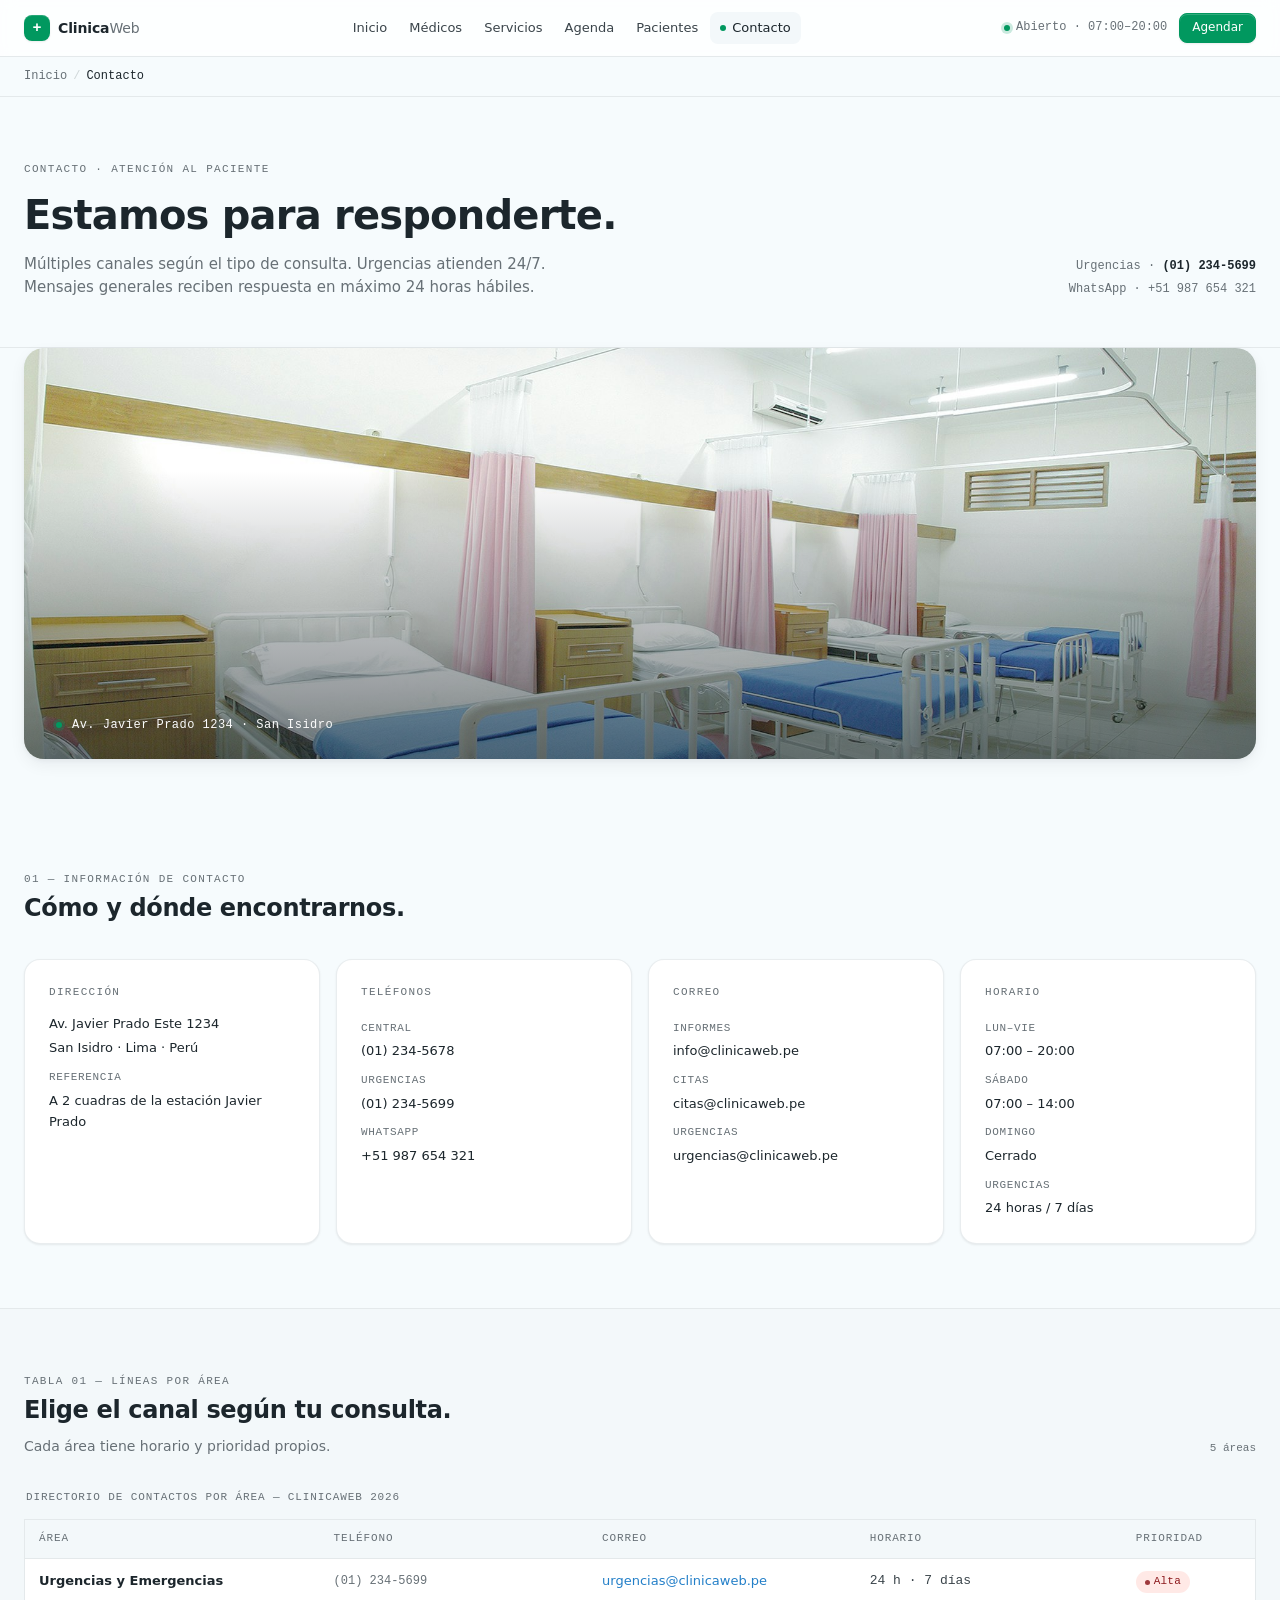
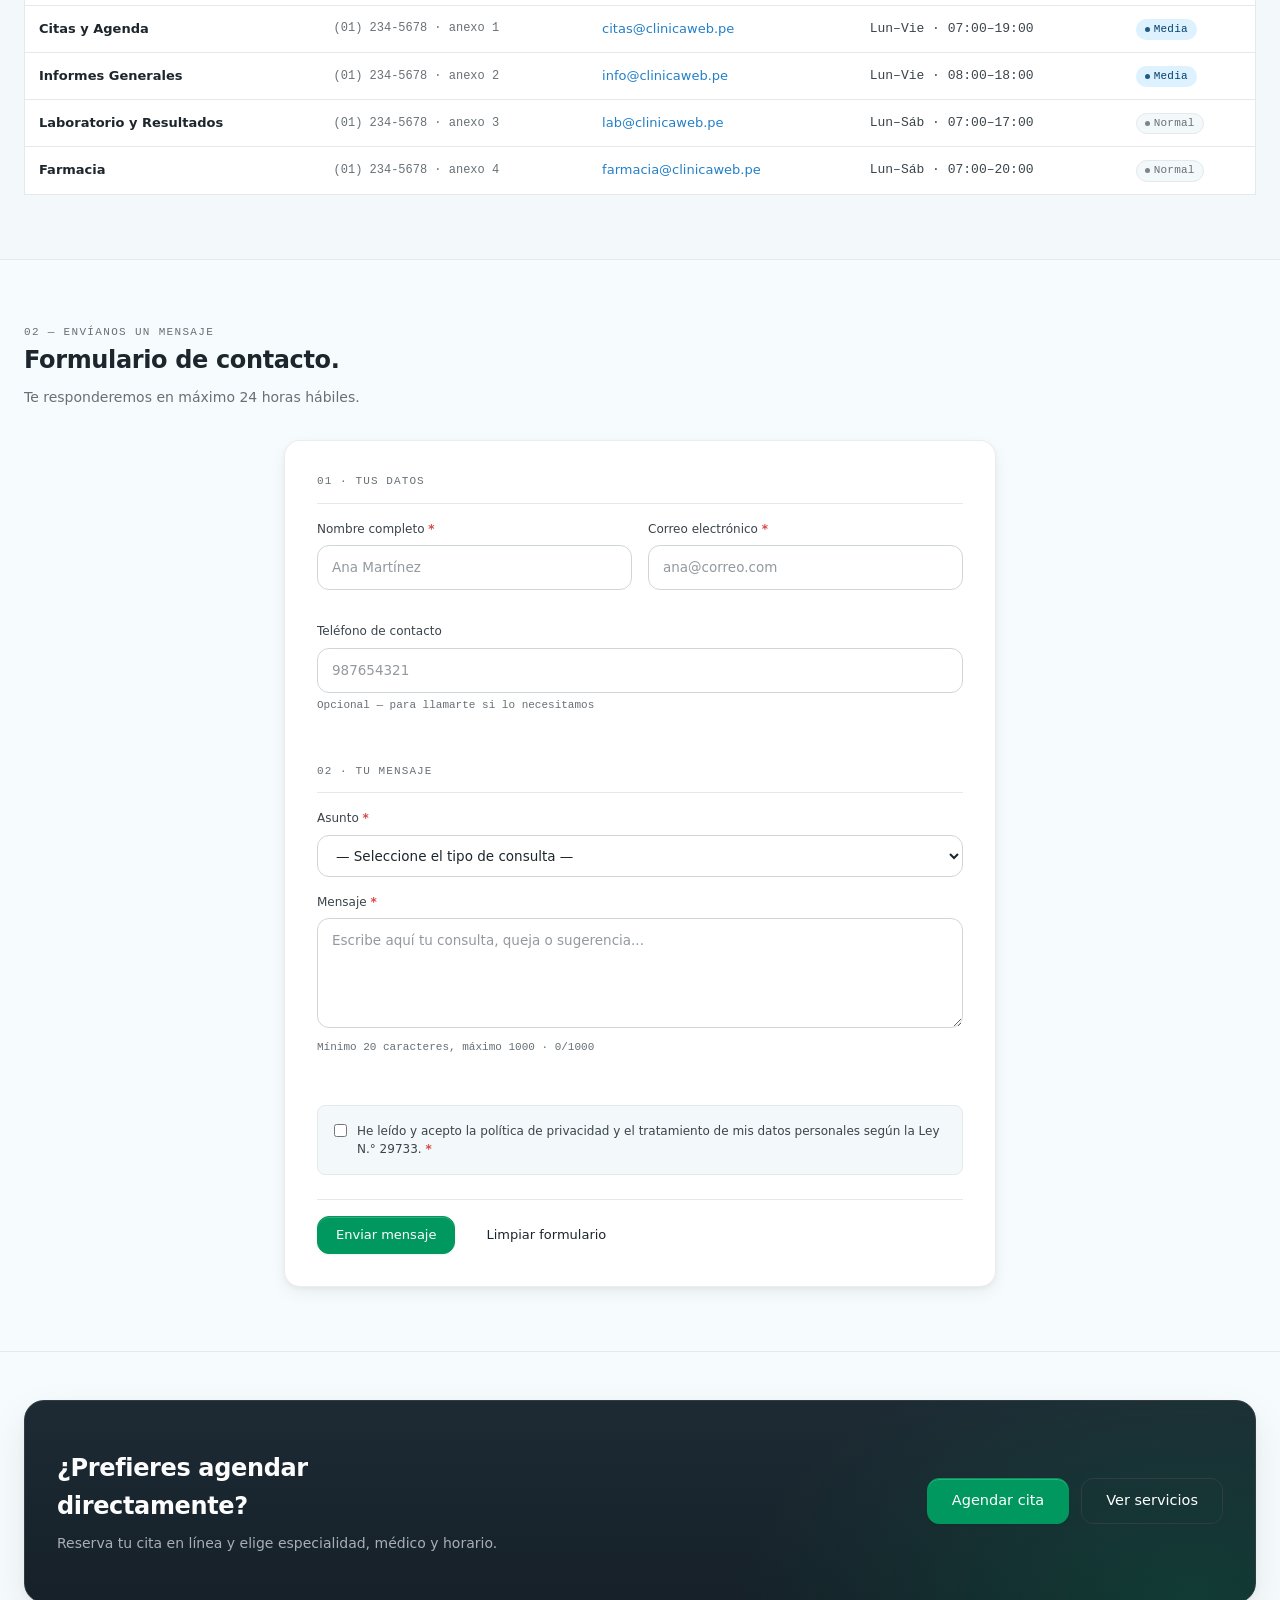
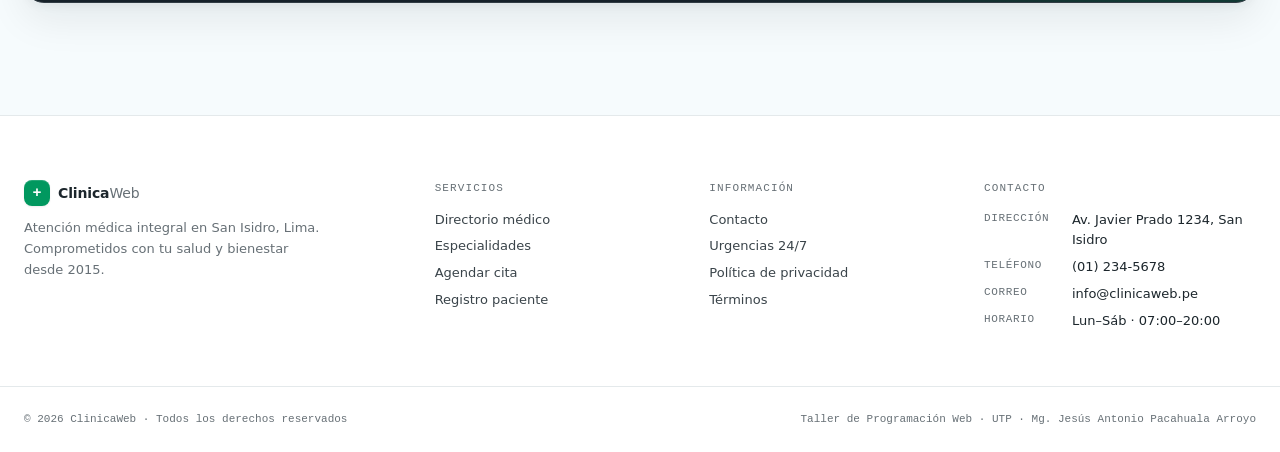
==== commit 3386595b: "feat: add JavaScript layer for project rubric - data.js: parallel arrays as single source of truth (" ====
--- a/contacto/index.html
+++ b/contacto/index.html
@@ -316,5 +316,7 @@
     </div>
   </footer>
 
+  <script defer src="../js/ui.js"></script>
+  <script defer src="../js/contacto.js"></script>
 </body>
 </html>
--- a/css/tokens.css
+++ b/css/tokens.css
@@ -1272,4 +1272,383 @@
 @media print {
   .site-header, .site-footer, .cta-strip, .breadcrumb, .form-actions { display: none; }
   body { background: white; color: black; }
-}
+  .nav-toggle, .modal-root, .filter-bar { display: none !important; }
+}
+
+/* ============================================================
+   ANIMATIONS — @keyframes (rubric item 4: animaciones + transiciones)
+   ============================================================ */
+@keyframes cw-pulse {
+  0%   { box-shadow: 0 0 0 0   color-mix(in oklch, var(--accent) 45%, transparent); }
+  70%  { box-shadow: 0 0 0 6px color-mix(in oklch, var(--accent) 0%,  transparent); }
+  100% { box-shadow: 0 0 0 0   color-mix(in oklch, var(--accent) 0%,  transparent); }
+}
+@keyframes cw-fade-in {
+  from { opacity: 0; }
+  to   { opacity: 1; }
+}
+@keyframes cw-modal-in {
+  from { opacity: 0; transform: translateY(16px) scale(0.97); }
+  to   { opacity: 1; transform: translateY(0)    scale(1); }
+}
+@keyframes cw-nav-slide {
+  from { opacity: 0; transform: translateY(-8px); }
+  to   { opacity: 1; transform: translateY(0); }
+}
+
+/* Living pulse on the status dots (was a static ring before). */
+.site-header__status .dot,
+.hero__status .dot,
+.hero__media-tag .dot {
+  animation: cw-pulse 2.4s ease-out infinite;
+}
+
+/* ============================================================
+   HAMBURGER MENU (rubric item 7: menú responsivo)
+   Injected by js/ui.js — hidden on desktop, shown on mobile.
+   ============================================================ */
+.nav-toggle {
+  display: none;
+  flex-direction: column;
+  justify-content: center;
+  gap: 4px;
+  width: 38px; height: 38px;
+  padding: 0 8px;
+  background: var(--surface);
+  border: 1px solid var(--border-strong);
+  border-radius: var(--r-2);
+  cursor: pointer;
+  transition: border-color .18s ease, background-color .18s ease;
+}
+.nav-toggle:hover { border-color: var(--fg-soft); }
+.nav-toggle__bar {
+  display: block;
+  height: 2px; width: 20px;
+  background: var(--fg);
+  border-radius: 2px;
+  transition: transform .25s ease, opacity .2s ease;
+}
+.site-header__inner.is-nav-open .nav-toggle__bar:nth-child(1) { transform: translateY(6px) rotate(45deg); }
+.site-header__inner.is-nav-open .nav-toggle__bar:nth-child(2) { opacity: 0; }
+.site-header__inner.is-nav-open .nav-toggle__bar:nth-child(3) { transform: translateY(-6px) rotate(-45deg); }
+
+/* ============================================================
+   MODAL — floating window (rubric item 7: ventanas flotantes)
+   ============================================================ */
+body.modal-open { overflow: hidden; }
+.modal-root {
+  position: fixed;
+  inset: 0;
+  z-index: 1000;
+  display: flex;
+  align-items: center;
+  justify-content: center;
+  padding: var(--s-5);
+}
+.modal-root[hidden] { display: none; }
+.modal-backdrop {
+  position: absolute;
+  inset: 0;
+  background: oklch(20% 0.02 235 / 0.45);
+  backdrop-filter: blur(2px);
+  animation: cw-fade-in .2s ease both;
+}
+.modal-dialog {
+  position: relative;
+  width: 100%;
+  max-width: 460px;
+  max-height: 86vh;
+  overflow-y: auto;
+  background: var(--surface);
+  border: 1px solid var(--border-strong);
+  border-radius: var(--r-4);
+  box-shadow: var(--shadow-3);
+  padding: var(--s-6);
+  opacity: 0;
+  transform: translateY(16px) scale(0.97);
+}
+.modal-root.is-open .modal-dialog {
+  animation: cw-modal-in .26s cubic-bezier(0.2, 0.8, 0.2, 1) forwards;
+}
+.modal-close {
+  position: absolute;
+  top: var(--s-3); right: var(--s-3);
+  width: 32px; height: 32px;
+  display: grid; place-items: center;
+  background: var(--surface-2);
+  border: 1px solid var(--border);
+  border-radius: var(--r-2);
+  font-size: 20px;
+  line-height: 1;
+  color: var(--muted);
+  cursor: pointer;
+  transition: background-color .15s ease, color .15s ease;
+}
+.modal-close:hover { background: var(--surface-3); color: var(--fg); }
+.modal-title {
+  font-size: 18px;
+  font-weight: 600;
+  letter-spacing: -0.01em;
+  color: var(--fg);
+  margin-bottom: var(--s-4);
+  padding-right: var(--s-6);
+}
+.modal-lead { font-size: 13.5px; color: var(--muted); margin-bottom: var(--s-4); line-height: 1.55; }
+.modal-detail {
+  display: grid;
+  grid-template-columns: auto 1fr;
+  gap: 8px var(--s-4);
+  font-size: 13px;
+  margin-bottom: var(--s-5);
+}
+.modal-detail dt {
+  font-family: var(--font-mono);
+  font-size: 11px;
+  text-transform: uppercase;
+  letter-spacing: 0.06em;
+  color: var(--muted);
+  align-self: center;
+}
+.modal-detail dd { color: var(--fg); }
+.modal-foot {
+  display: flex;
+  gap: var(--s-3);
+  flex-wrap: wrap;
+  padding-top: var(--s-4);
+  border-top: var(--hairline);
+}
+
+/* ============================================================
+   FILTER BAR (rubric item 8: manipulación del DOM)
+   ============================================================ */
+.filter-bar {
+  max-width: var(--container-wide);
+  margin: 0 auto var(--s-4);
+  padding: 0 var(--s-5);
+  display: flex;
+  align-items: center;
+  flex-wrap: wrap;
+  gap: var(--s-3);
+}
+.filter-bar__label {
+  font-family: var(--font-mono);
+  font-size: 11px;
+  text-transform: uppercase;
+  letter-spacing: 0.06em;
+  color: var(--muted);
+}
+.filter-bar__select {
+  padding: 8px 12px;
+  font-size: 13px;
+  color: var(--fg);
+  background: var(--surface);
+  border: 1px solid var(--border-strong);
+  border-radius: var(--r-2);
+  transition: border-color .18s ease, box-shadow .18s ease;
+}
+.filter-bar__select:focus {
+  outline: none;
+  border-color: var(--accent);
+  box-shadow: 0 0 0 3px color-mix(in oklch, var(--accent) 18%, transparent);
+}
+.filter-bar__count {
+  margin-left: auto;
+  font-family: var(--font-mono);
+  font-size: 12px;
+  color: var(--muted);
+}
+.filter-bar__empty { text-align: center; color: var(--muted); font-style: italic; }
+
+/* Make the table action a button look like the original link */
+.action-link--btn {
+  background: none;
+  border: none;
+  padding: 0;
+  cursor: pointer;
+  font-family: var(--font-mono);
+}
+
+/* ============================================================
+   COTIZADOR + COST BOX + BMI (rubric item 5: calculadoras)
+   ============================================================ */
+.cotizador__grid {
+  display: grid;
+  grid-template-columns: repeat(2, 1fr);
+  gap: var(--s-3);
+  margin-bottom: var(--s-5);
+}
+.cotizador__item {
+  display: flex;
+  align-items: center;
+  gap: 10px;
+  padding: 10px var(--s-4);
+  border: 1px solid var(--border);
+  border-radius: var(--r-2);
+  cursor: pointer;
+  transition: border-color .18s ease, background-color .18s ease;
+}
+.cotizador__item:hover { border-color: var(--fg-soft); }
+.cotizador__item:has(input:checked) {
+  border-color: var(--accent);
+  background: var(--accent-soft);
+}
+.cotizador__item input { accent-color: var(--accent); }
+.cotizador__name { font-size: 13px; color: var(--fg); }
+.cotizador__price {
+  margin-left: auto;
+  font-family: var(--font-mono);
+  font-size: 12px;
+  color: var(--muted);
+  font-variant-numeric: tabular-nums;
+}
+.cotizador__result {
+  display: flex;
+  justify-content: space-between;
+  gap: var(--s-5);
+  flex-wrap: wrap;
+  padding-top: var(--s-4);
+  border-top: var(--hairline);
+}
+.cotizador__result-label {
+  display: block;
+  font-family: var(--font-mono);
+  font-size: 11px;
+  text-transform: uppercase;
+  letter-spacing: 0.06em;
+  color: var(--muted);
+}
+.cotizador__qty, .cotizador__total {
+  font-family: var(--font-mono);
+  font-size: 22px;
+  color: var(--fg);
+  font-variant-numeric: tabular-nums;
+}
+.cotizador__total { color: var(--accent-ink); }
+
+.cost-box {
+  margin-top: var(--s-4);
+  padding: var(--s-4);
+  background: var(--surface-2);
+  border: var(--hairline);
+  border-radius: var(--r-3);
+}
+.cost-box__head {
+  font-family: var(--font-mono);
+  font-size: 11px;
+  text-transform: uppercase;
+  letter-spacing: 0.08em;
+  color: var(--muted);
+  margin-bottom: var(--s-3);
+}
+.cost-box__row {
+  display: flex;
+  justify-content: space-between;
+  gap: var(--s-4);
+  font-size: 13px;
+  padding: 5px 0;
+  color: var(--fg-soft);
+}
+.cost-box__row span:last-child {
+  font-family: var(--font-mono);
+  font-variant-numeric: tabular-nums;
+  color: var(--fg);
+}
+.cost-box__row--surcharge span:last-child { color: var(--warn-ink); }
+.cost-box__row--total {
+  margin-top: 4px;
+  padding-top: var(--s-3);
+  border-top: var(--hairline);
+  font-weight: 600;
+}
+.cost-box__row--total span { color: var(--fg); }
+.cost-box__row--total span:last-child { color: var(--accent-ink); font-size: 15px; }
+.cost-box__note { margin-top: var(--s-3); font-size: 11px; color: var(--muted); }
+
+.bmi {
+  margin-top: var(--s-4);
+  padding: var(--s-4);
+  border: 1px dashed var(--border-strong);
+  border-radius: var(--r-3);
+}
+.bmi__head {
+  font-size: 13px;
+  font-weight: 600;
+  color: var(--fg);
+  margin-bottom: var(--s-3);
+}
+.bmi__head span { color: var(--muted); font-weight: 400; font-size: 12px; }
+.bmi__result {
+  display: flex;
+  align-items: center;
+  gap: var(--s-3);
+  flex-wrap: wrap;
+}
+.bmi__value {
+  font-family: var(--font-mono);
+  font-size: 16px;
+  color: var(--fg);
+  font-variant-numeric: tabular-nums;
+}
+.bmi__class:empty { display: none; }
+
+/* ============================================================
+   FORM VALIDATION FEEDBACK (rubric item 5: procesamiento JS)
+   ============================================================ */
+.field--error input,
+.field--error select,
+.field--error textarea {
+  border-color: var(--danger) !important;
+  box-shadow: 0 0 0 3px color-mix(in oklch, var(--danger) 14%, transparent);
+}
+.field__error {
+  margin-top: 4px;
+  font-size: 11px;
+  font-family: var(--font-mono);
+  color: var(--danger-ink);
+  animation: cw-fade-in .18s ease both;
+}
+.consent--error {
+  border-color: var(--danger);
+  background: var(--danger-soft);
+}
+.char-counter { font-variant-numeric: tabular-nums; }
+.char-counter--low { color: var(--danger-ink); }
+
+/* ============================================================
+   RESPONSIVE — JS-enhanced mobile nav (only when JS is active)
+   ============================================================ */
+@media (max-width: 760px) {
+  html.js .site-header__inner {
+    flex-wrap: nowrap;
+    height: 56px;
+    position: relative;
+  }
+  html.js .nav-toggle { display: flex; order: 3; }
+  html.js .site-nav {
+    position: absolute;
+    top: 100%;
+    left: 0; right: 0;
+    background: var(--surface);
+    border-bottom: var(--hairline);
+    box-shadow: var(--shadow-2);
+    display: none;
+    padding: var(--s-3) var(--s-4);
+  }
+  html.js .site-header__inner.is-nav-open .site-nav {
+    display: block;
+    animation: cw-nav-slide .22s ease both;
+  }
+  html.js .site-nav ul { flex-direction: column; gap: 2px; align-items: stretch; }
+  html.js .site-nav a { padding: 10px 12px; font-size: 14px; }
+}
+
+/* ============================================================
+   REDUCED MOTION — respect user preference
+   ============================================================ */
+@media (prefers-reduced-motion: reduce) {
+  *, *::before, *::after {
+    animation-duration: 0.01ms !important;
+    animation-iteration-count: 1 !important;
+    transition-duration: 0.01ms !important;
+  }
+}
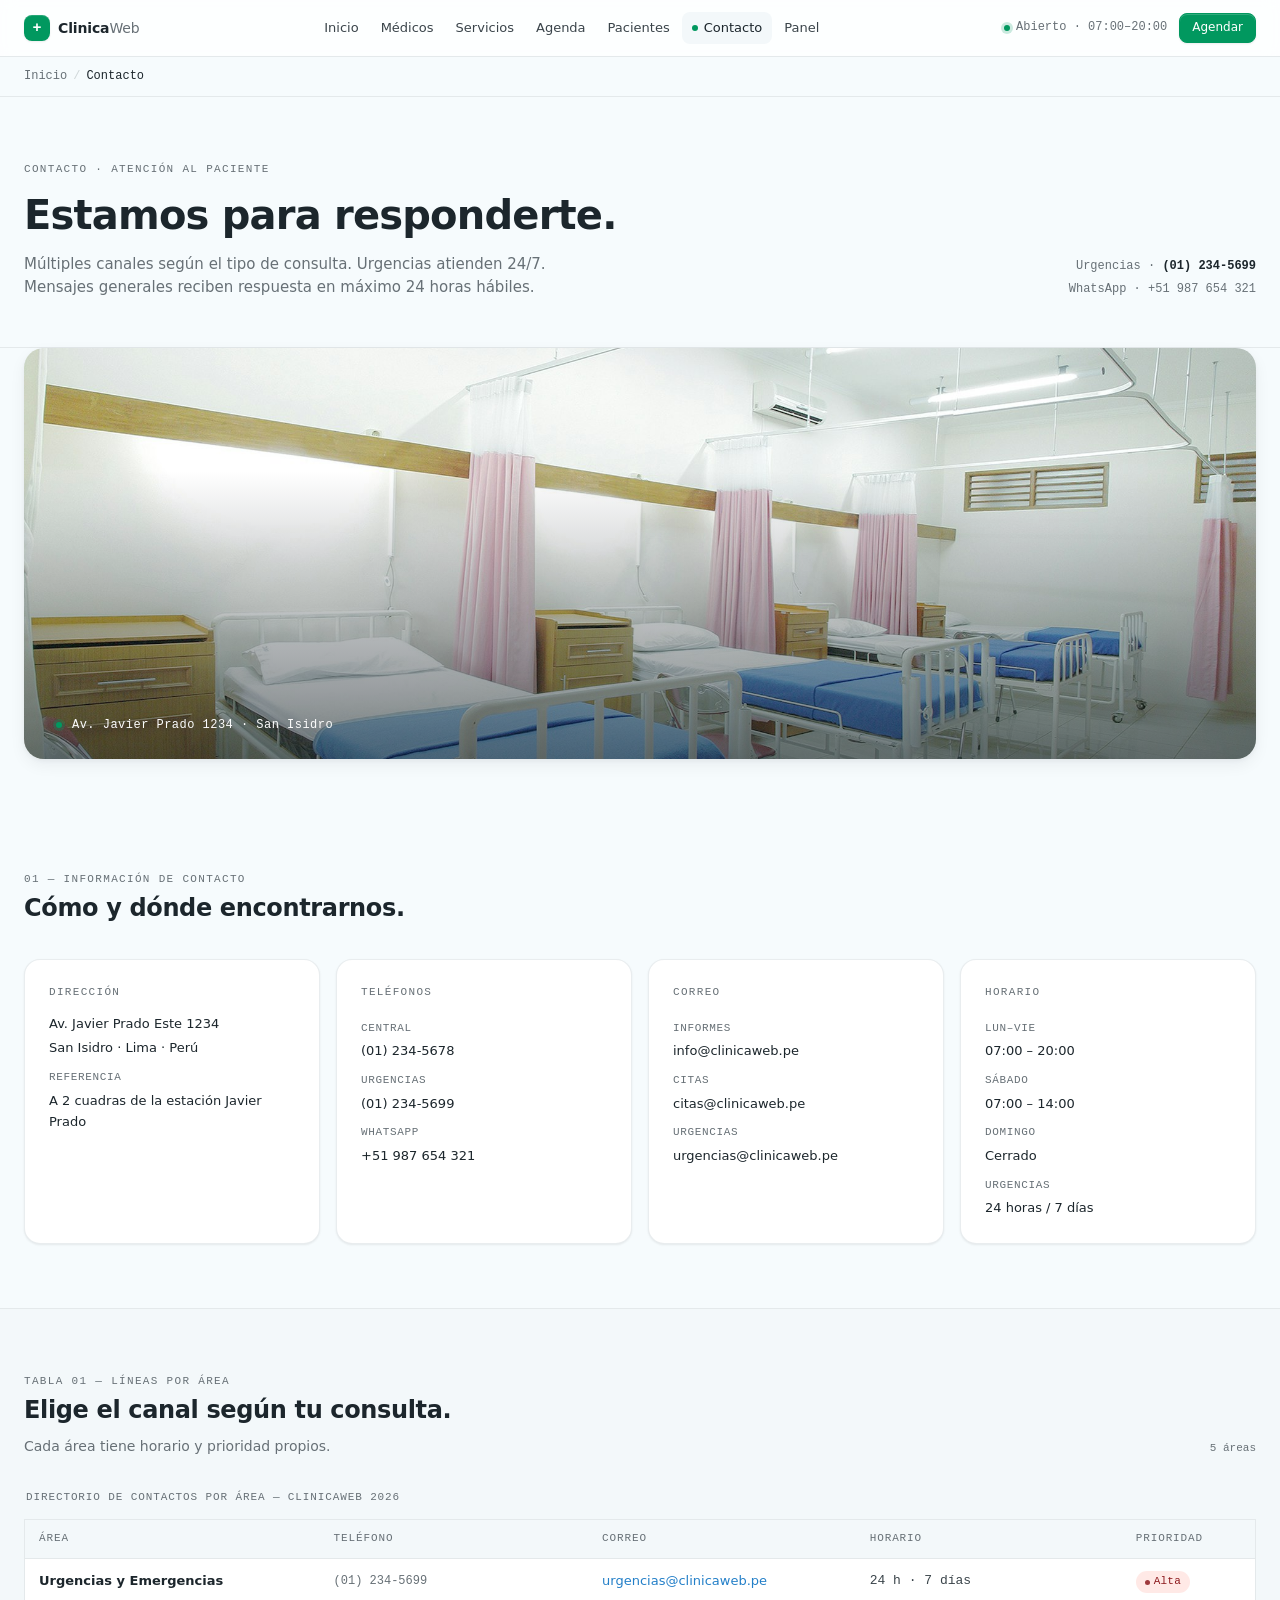
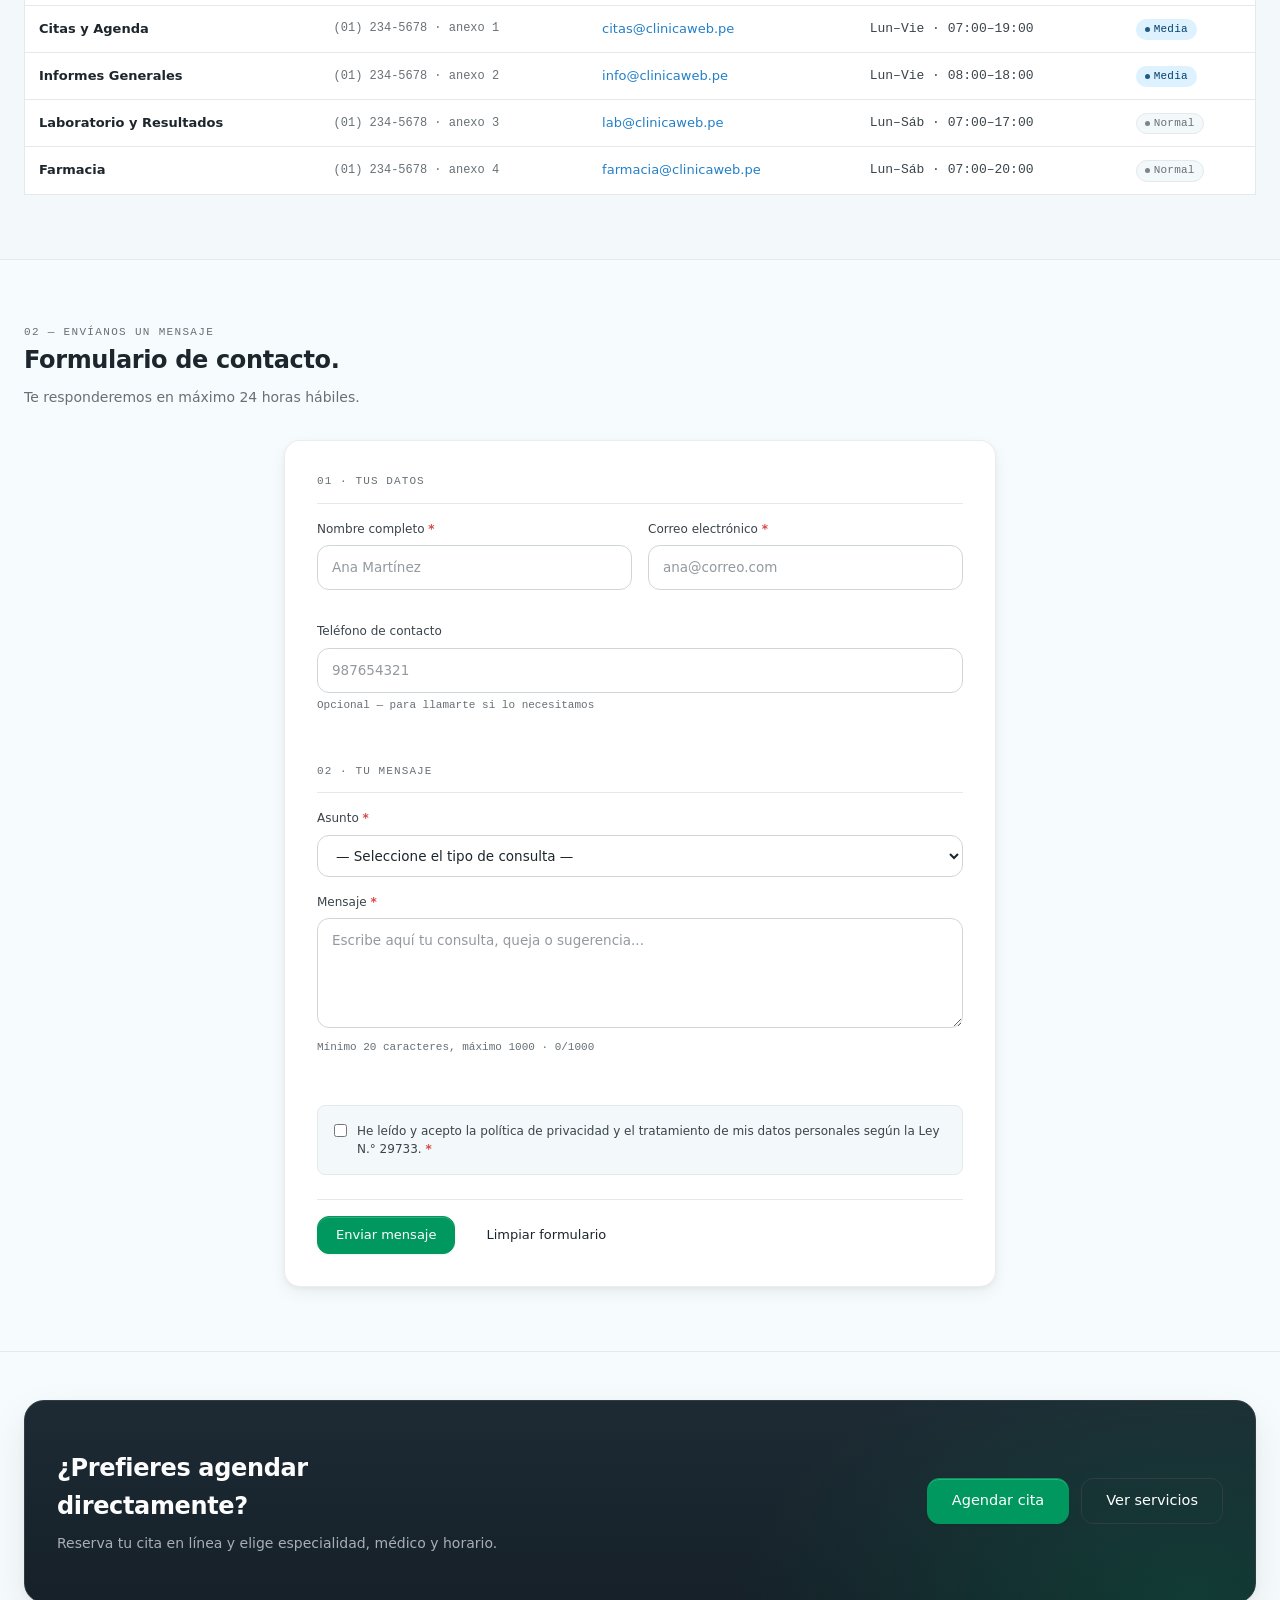
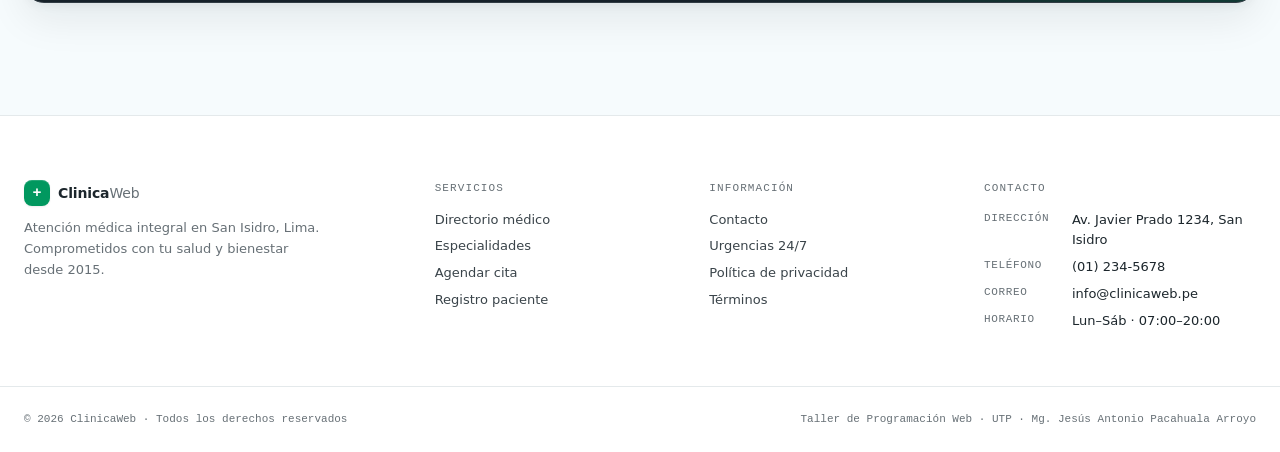
==== commit d569941d: "feat: add live indicators dashboard - dashboard/index.html: new analytics panel page - dashboard.js:" ====
--- a/contacto/index.html
+++ b/contacto/index.html
@@ -23,6 +23,7 @@
           <li><a href="../agenda/nueva-cita.html">Agenda</a></li>
           <li><a href="../pacientes/registro.html">Pacientes</a></li>
           <li><a href="index.html" aria-current="page">Contacto</a></li>
+          <li><a href="../dashboard/index.html">Panel</a></li>
         </ul>
       </nav>
       <div class="site-header__right">
--- a/css/tokens.css
+++ b/css/tokens.css
@@ -1643,6 +1643,133 @@
 }
 
 /* ============================================================
+   DASHBOARD — panel de indicadores (rubric items 5, 6, 8)
+   ============================================================ */
+.dash-panel {
+  max-width: var(--container-wide);
+  margin: 0 auto;
+  padding: var(--s-5);
+  background: var(--surface);
+  border: var(--hairline);
+  border-radius: var(--r-4);
+  box-shadow: var(--shadow-1);
+}
+.dash-panel__title {
+  font-size: 14px;
+  font-weight: 600;
+  color: var(--fg);
+  margin-bottom: var(--s-4);
+}
+.dash-split {
+  max-width: var(--container-wide);
+  margin: 0 auto;
+  padding: 0 var(--s-5);
+  display: grid;
+  grid-template-columns: 1fr 1fr;
+  gap: var(--s-5);
+}
+.dash-split .dash-panel { max-width: none; padding: var(--s-5); margin: 0; }
+
+/* Bar chart */
+.bar-chart { display: grid; gap: var(--s-3); }
+.bar-row {
+  display: grid;
+  grid-template-columns: 150px 1fr 72px;
+  align-items: center;
+  gap: var(--s-4);
+}
+.bar-row__label { font-size: 13px; color: var(--fg-soft); }
+.bar-row__track {
+  height: 22px;
+  background: var(--surface-2);
+  border-radius: var(--r-2);
+  overflow: hidden;
+}
+.bar-row__fill {
+  height: 100%;
+  border-radius: var(--r-2);
+  background: linear-gradient(90deg,
+    color-mix(in oklch, var(--accent) 75%, var(--info)) 0%, var(--accent) 100%);
+  transition: width .6s cubic-bezier(0.2, 0.8, 0.2, 1);
+}
+.bar-row__value {
+  font-family: var(--font-mono);
+  font-size: 12px;
+  color: var(--fg);
+  text-align: right;
+  font-variant-numeric: tabular-nums;
+}
+
+/* Donut (conic-gradient with a hole) */
+.donut-wrap { display: flex; align-items: center; gap: var(--s-6); flex-wrap: wrap; }
+.donut {
+  position: relative;
+  width: 150px; height: 150px;
+  border-radius: 50%;
+  flex: none;
+  background: var(--surface-2);
+}
+.donut::after {
+  content: "";
+  position: absolute;
+  inset: 30%;
+  background: var(--surface);
+  border-radius: 50%;
+  box-shadow: inset 0 1px 3px oklch(20% 0.02 235 / 0.08);
+}
+.donut-legend { display: grid; gap: var(--s-3); flex: 1; min-width: 160px; }
+.donut-legend__item { display: flex; align-items: center; gap: var(--s-3); font-size: 13px; }
+.donut-legend__dot { width: 12px; height: 12px; border-radius: 3px; flex: none; }
+.donut-legend__label { color: var(--fg-soft); }
+.donut-legend__val {
+  margin-left: auto;
+  font-family: var(--font-mono);
+  font-size: 12px;
+  color: var(--fg);
+  font-variant-numeric: tabular-nums;
+}
+
+/* Rankings */
+.rank-cols { display: grid; grid-template-columns: 1fr 1fr; gap: var(--s-5); }
+.rank-cols .kicker { margin-bottom: var(--s-3); }
+.rank-list { display: grid; gap: var(--s-2); counter-reset: rank; }
+.rank-list__item {
+  display: flex;
+  align-items: center;
+  gap: var(--s-3);
+  padding: 8px 10px;
+  background: var(--surface-2);
+  border-radius: var(--r-2);
+  font-size: 13px;
+}
+.rank-list__item::before {
+  counter-increment: rank;
+  content: counter(rank);
+  font-family: var(--font-mono);
+  font-size: 11px;
+  color: var(--surface);
+  background: var(--accent);
+  width: 18px; height: 18px;
+  display: grid; place-items: center;
+  border-radius: 50%;
+  flex: none;
+}
+.rank-list__name { color: var(--fg-soft); }
+.rank-list__price {
+  margin-left: auto;
+  font-family: var(--font-mono);
+  color: var(--fg);
+  font-variant-numeric: tabular-nums;
+}
+
+@media (max-width: 760px) {
+  .dash-split { grid-template-columns: 1fr; }
+  .rank-cols { grid-template-columns: 1fr; }
+  .bar-row { grid-template-columns: 110px 1fr 64px; gap: var(--s-3); }
+  .bar-row__label { font-size: 12px; }
+}
+
+/* ============================================================
    REDUCED MOTION — respect user preference
    ============================================================ */
 @media (prefers-reduced-motion: reduce) {
